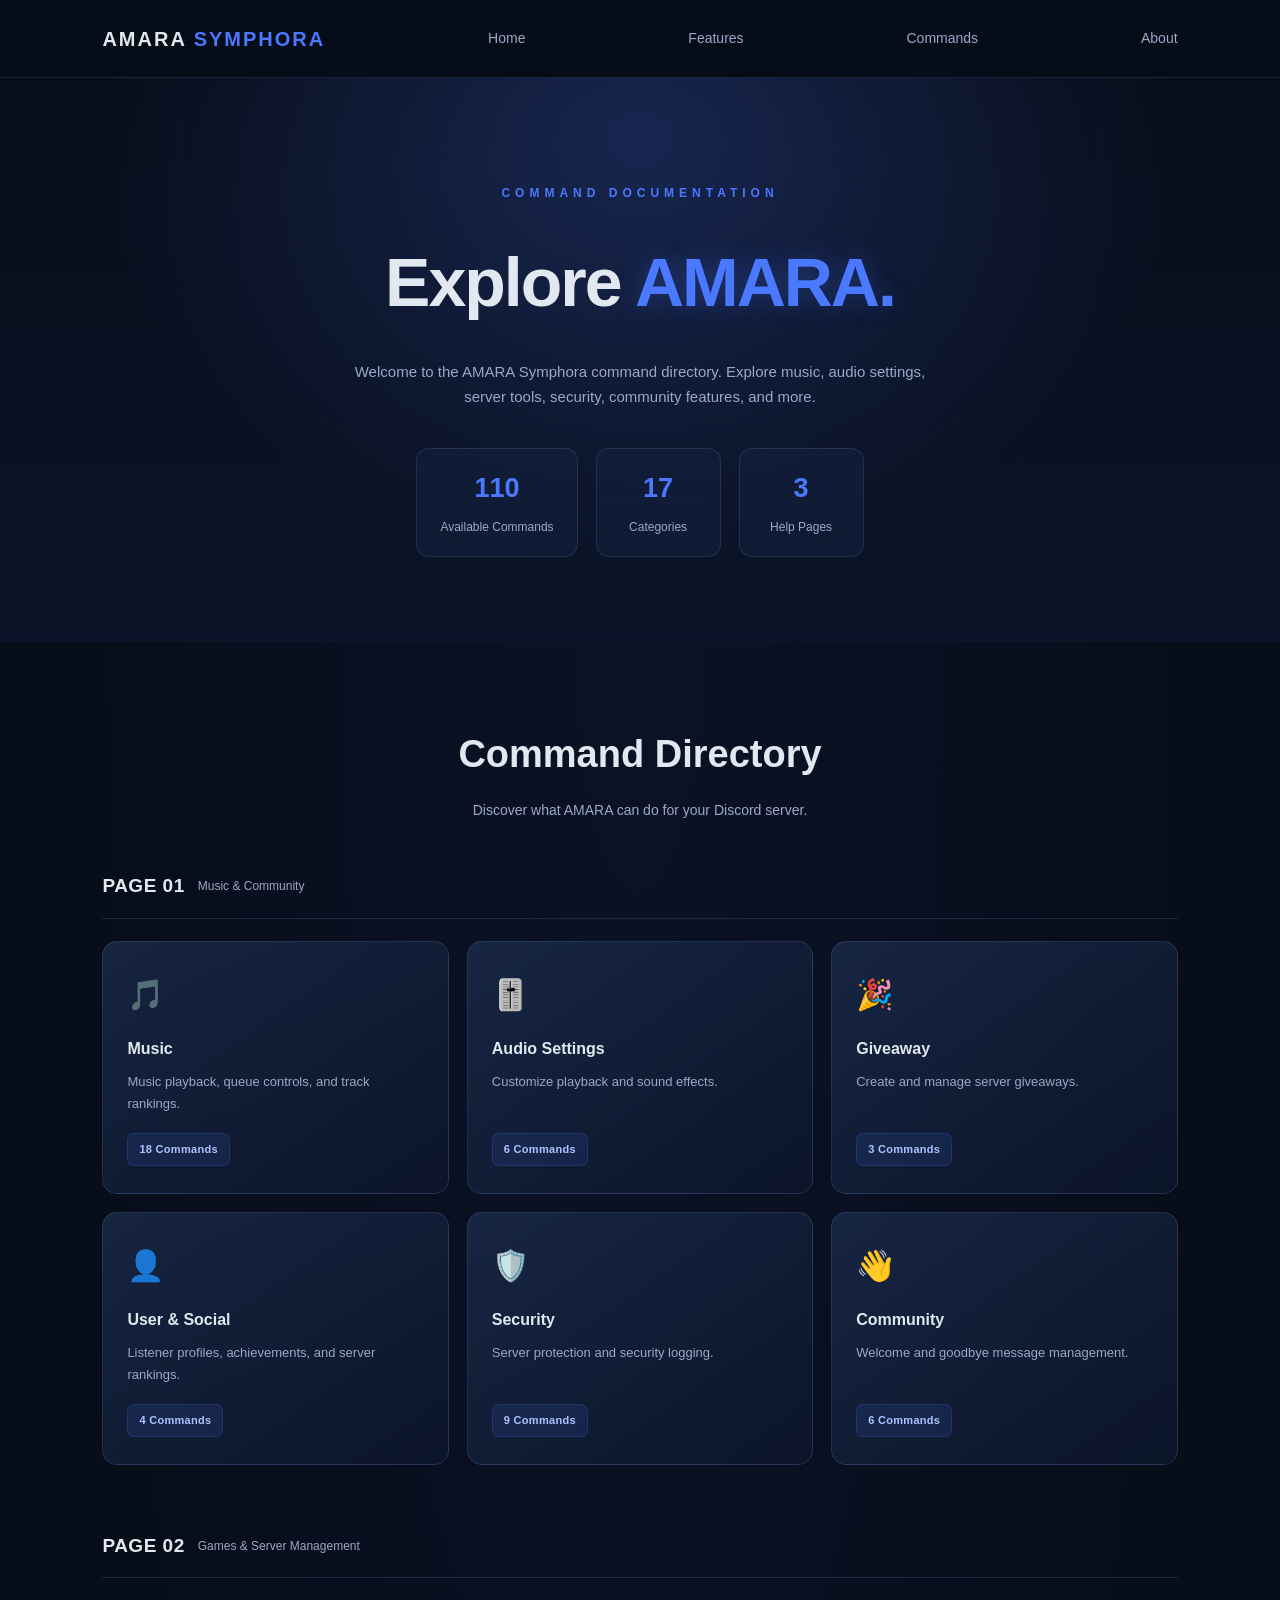
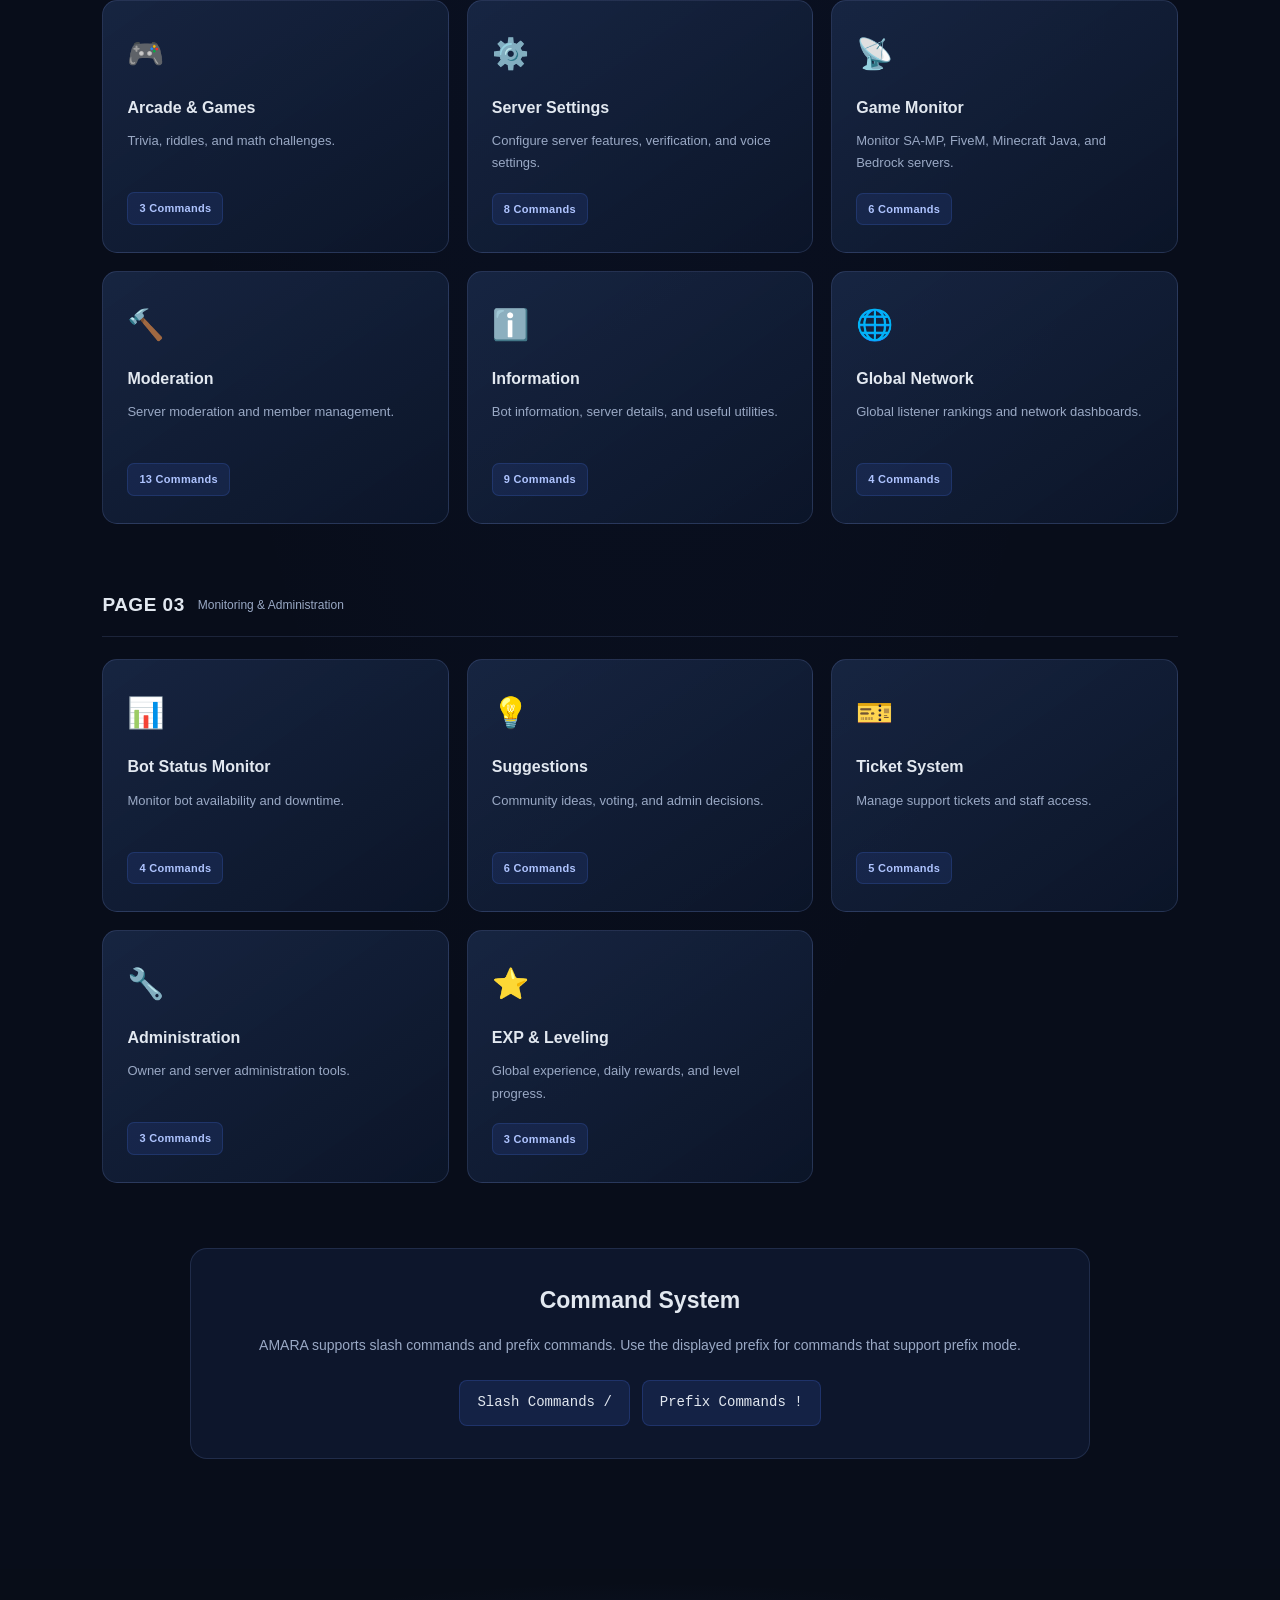
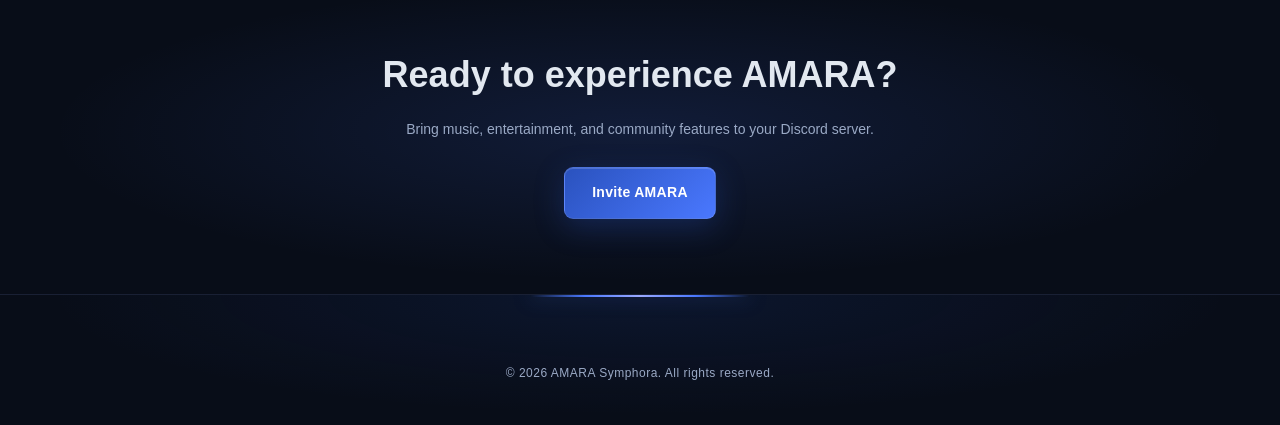
==== commands.html @ e4da9cef "Create AMARA command directory" ====
<!DOCTYPE html>
<html lang="en">
<head>
  <meta charset="UTF-8">
  <meta name="viewport" content="width=device-width, initial-scale=1.0">

  <meta
    name="description"
    content="Explore the commands and features available in AMARA Symphora, the all-in-one Discord bot."
  >

  <meta name="theme-color" content="#080D1A">

  <title>Commands | AMARA Symphora</title>

  <link rel="stylesheet" href="style.css">

  <style>
    /* COMMAND DIRECTORY */

    .command-hero {
      position: relative;
      isolation: isolate;
      overflow: hidden;
      padding: 105px 8% 85px;
      text-align: center;

      background:
        radial-gradient(
          ellipse at 50% 10%,
          rgba(74, 120, 255, 0.23),
          transparent 60%
        ),
        linear-gradient(
          180deg,
          #080D1A,
          #0B1428
        );
    }

    .command-hero h1 {
      font-size: clamp(40px, 7vw, 68px);
      letter-spacing: -2px;
      margin-bottom: 18px;
    }

    .command-hero h1 span {
      color: var(--bright);
      text-shadow: 0 0 25px rgba(74,120,255,0.3);
    }

    .command-hero p {
      max-width: 600px;
      margin: 0 auto;
      color: var(--muted);
      font-size: 15px;
    }

    .command-summary {
      display: flex;
      justify-content: center;
      flex-wrap: wrap;
      gap: 18px;
      margin-top: 38px;
    }

    .summary-item {
      min-width: 125px;
      padding: 17px 23px;
      border: 1px solid var(--border);
      border-radius: 13px;
      background: rgba(20, 35, 65, 0.55);
    }

    .summary-item strong {
      display: block;
      color: var(--bright);
      font-size: 27px;
    }

    .summary-item span {
      color: var(--muted);
      font-size: 12px;
    }

    /* DIRECTORY CONTENT */

    .directory {
      padding: 80px 8% 110px;
      background:
        radial-gradient(
          ellipse at 50% 0%,
          rgba(42, 82, 190, 0.08),
          transparent 60%
        ),
        var(--background);
    }

    .directory-heading {
      text-align: center;
      margin-bottom: 48px;
    }

    .directory-heading h2 {
      font-size: clamp(27px, 5vw, 38px);
      margin-bottom: 12px;
    }

    .directory-heading p {
      color: var(--muted);
      font-size: 14px;
    }

    .category-group {
      max-width: 1200px;
      margin: 0 auto 65px;
    }

    .group-title {
      display: flex;
      align-items: center;
      gap: 13px;
      margin-bottom: 22px;
      padding-bottom: 15px;
      border-bottom: 1px solid var(--border);
    }

    .group-title h3 {
      font-size: 19px;
      letter-spacing: 0.5px;
    }

    .group-title span {
      color: var(--muted);
      font-size: 12px;
    }

    .category-grid {
      display: grid;
      grid-template-columns: repeat(3, minmax(0, 1fr));
      gap: 18px;
    }

    .category-card {
      position: relative;
      overflow: hidden;
      padding: 27px 24px;

      background:
        linear-gradient(
          145deg,
          rgba(30, 48, 83, 0.68),
          rgba(12, 22, 42, 0.9)
        );

      border: 1px solid rgba(148, 174, 255, 0.16);
      border-radius: 15px;

      transition:
        transform 0.3s ease,
        border-color 0.3s ease,
        box-shadow 0.3s ease;
    }

    .category-card::before {
      content: "";
      position: absolute;
      top: 0;
      left: 0;
      width: 100%;
      height: 2px;

      background: linear-gradient(
        90deg,
        transparent,
        #4A78FF,
        transparent
      );

      opacity: 0;
      transition: opacity 0.3s ease;
    }

    .category-card:hover {
      transform: translateY(-5px);
      border-color: rgba(74, 120, 255, 0.5);

      box-shadow:
        0 15px 35px rgba(20, 55, 130, 0.16);
    }

    .category-card:hover::before {
      opacity: 1;
    }

    .category-icon {
      font-size: 30px;
      margin-bottom: 15px;
    }

    .category-card h4 {
      color: var(--silver);
      font-size: 16px;
      margin-bottom: 9px;
    }

    .category-card p {
      min-height: 44px;
      color: var(--muted);
      font-size: 13px;
      line-height: 1.7;
    }

    .command-count {
      display: inline-block;
      margin-top: 18px;
      padding: 6px 11px;

      color: #AFC4FF;
      background: rgba(74, 120, 255, 0.11);
      border: 1px solid rgba(74, 120, 255, 0.18);
      border-radius: 7px;

      font-size: 11px;
      font-weight: bold;
      letter-spacing: 0.3px;
    }

    /* COMMAND USAGE */

    .usage-section {
      max-width: 900px;
      margin: 0 auto;
      padding: 32px;
      text-align: center;

      background: rgba(20, 35, 65, 0.48);
      border: 1px solid var(--border);
      border-radius: 17px;
    }

    .usage-section h2 {
      margin-bottom: 14px;
      font-size: 23px;
    }

    .usage-section p {
      color: var(--muted);
      font-size: 14px;
    }

    .usage-tags {
      display: flex;
      justify-content: center;
      flex-wrap: wrap;
      gap: 12px;
      margin-top: 22px;
    }

    .usage-tag {
      padding: 10px 17px;
      color: var(--silver);
      background: rgba(74, 120, 255, 0.12);
      border: 1px solid rgba(74, 120, 255, 0.2);
      border-radius: 8px;
      font-family: monospace;
      font-size: 14px;
    }

    /* INVITE */

    .command-invite {
      padding: 75px 8%;
      text-align: center;

      background:
        radial-gradient(
          ellipse at 50% 50%,
          rgba(74, 120, 255, 0.14),
          transparent 65%
        ),
        #080D18;
    }

    .command-invite h2 {
      font-size: clamp(26px, 5vw, 36px);
      margin-bottom: 13px;
    }

    .command-invite p {
      color: var(--muted);
      margin-bottom: 25px;
      font-size: 14px;
    }

    /* MOBILE */

    @media (max-width: 850px) {
      .category-grid {
        grid-template-columns: repeat(2, minmax(0, 1fr));
      }
    }

    @media (max-width: 600px) {
      .command-hero {
        padding: 85px 6% 65px;
      }

      .command-hero h1 {
        letter-spacing: -1.5px;
      }

      .command-hero p {
        font-size: 14px;
      }

      .command-summary {
        gap: 10px;
      }

      .summary-item {
        min-width: 105px;
        padding: 13px 15px;
      }

      .summary-item strong {
        font-size: 23px;
      }

      .directory {
        padding: 65px 6% 80px;
      }

      .category-grid {
        grid-template-columns: 1fr;
        gap: 14px;
      }

      .category-card {
        padding: 24px 21px;
      }

      .category-card p {
        min-height: auto;
      }

      .group-title h3 {
        font-size: 17px;
      }

      .usage-section {
        padding: 25px 18px;
      }

      .command-invite {
        padding: 60px 6%;
      }
    }
  </style>
</head>

<body>

  <!-- NAVIGATION -->

  <header>
    <nav class="navbar">
      <div class="logo">AMARA <span>SYMPHORA</span></div>

      <a class="nav-link" href="index.html">Home</a>
      <a class="nav-link" href="index.html#features">Features</a>
      <a class="nav-link" href="commands.html">Commands</a>
      <a class="nav-link" href="index.html#about">About</a>
    </nav>
  </header>

  <!-- HERO -->

  <section class="command-hero">
    <div class="eyebrow">COMMAND DOCUMENTATION</div>

    <h1>Explore <span>AMARA.</span></h1>

    <p>
      Welcome to the AMARA Symphora command directory.
      Explore music, audio settings, server tools,
      security, community features, and more.
    </p>

    <div class="command-summary">
      <div class="summary-item">
        <strong>110</strong>
        <span>Available Commands</span>
      </div>

      <div class="summary-item">
        <strong>17</strong>
        <span>Categories</span>
      </div>

      <div class="summary-item">
        <strong>3</strong>
        <span>Help Pages</span>
      </div>
    </div>
  </section>

  <!-- DIRECTORY -->

  <main class="directory">

    <div class="directory-heading">
      <h2>Command Directory</h2>
      <p>Discover what AMARA can do for your Discord server.</p>
    </div>

    <!-- PAGE 1 -->

    <section class="category-group">
      <div class="group-title">
        <h3>PAGE 01</h3>
        <span>Music & Community</span>
      </div>

      <div class="category-grid">

        <article class="category-card">
          <div class="category-icon">🎵</div>
          <h4>Music</h4>
          <p>Music playback, queue controls, and track rankings.</p>
          <span class="command-count">18 Commands</span>
        </article>

        <article class="category-card">
          <div class="category-icon">🎚️</div>
          <h4>Audio Settings</h4>
          <p>Customize playback and sound effects.</p>
          <span class="command-count">6 Commands</span>
        </article>

        <article class="category-card">
          <div class="category-icon">🎉</div>
          <h4>Giveaway</h4>
          <p>Create and manage server giveaways.</p>
          <span class="command-count">3 Commands</span>
        </article>

        <article class="category-card">
          <div class="category-icon">👤</div>
          <h4>User & Social</h4>
          <p>Listener profiles, achievements, and server rankings.</p>
          <span class="command-count">4 Commands</span>
        </article>

        <article class="category-card">
          <div class="category-icon">🛡️</div>
          <h4>Security</h4>
          <p>Server protection and security logging.</p>
          <span class="command-count">9 Commands</span>
        </article>

        <article class="category-card">
          <div class="category-icon">👋</div>
          <h4>Community</h4>
          <p>Welcome and goodbye message management.</p>
          <span class="command-count">6 Commands</span>
        </article>

      </div>
    </section>

    <!-- PAGE 2 -->

    <section class="category-group">
      <div class="group-title">
        <h3>PAGE 02</h3>
        <span>Games & Server Management</span>
      </div>

      <div class="category-grid">

        <article class="category-card">
          <div class="category-icon">🎮</div>
          <h4>Arcade & Games</h4>
          <p>Trivia, riddles, and math challenges.</p>
          <span class="command-count">3 Commands</span>
        </article>

        <article class="category-card">
          <div class="category-icon">⚙️</div>
          <h4>Server Settings</h4>
          <p>Configure server features, verification, and voice settings.</p>
          <span class="command-count">8 Commands</span>
        </article>

        <article class="category-card">
          <div class="category-icon">📡</div>
          <h4>Game Monitor</h4>
          <p>Monitor SA-MP, FiveM, Minecraft Java, and Bedrock servers.</p>
          <span class="command-count">6 Commands</span>
        </article>

        <article class="category-card">
          <div class="category-icon">🔨</div>
          <h4>Moderation</h4>
          <p>Server moderation and member management.</p>
          <span class="command-count">13 Commands</span>
        </article>

        <article class="category-card">
          <div class="category-icon">ℹ️</div>
          <h4>Information</h4>
          <p>Bot information, server details, and useful utilities.</p>
          <span class="command-count">9 Commands</span>
        </article>

        <article class="category-card">
          <div class="category-icon">🌐</div>
          <h4>Global Network</h4>
          <p>Global listener rankings and network dashboards.</p>
          <span class="command-count">4 Commands</span>
        </article>

      </div>
    </section>

    <!-- PAGE 3 -->

    <section class="category-group">
      <div class="group-title">
        <h3>PAGE 03</h3>
        <span>Monitoring & Administration</span>
      </div>

      <div class="category-grid">

        <article class="category-card">
          <div class="category-icon">📊</div>
          <h4>Bot Status Monitor</h4>
          <p>Monitor bot availability and downtime.</p>
          <span class="command-count">4 Commands</span>
        </article>

        <article class="category-card">
          <div class="category-icon">💡</div>
          <h4>Suggestions</h4>
          <p>Community ideas, voting, and admin decisions.</p>
          <span class="command-count">6 Commands</span>
        </article>

        <article class="category-card">
          <div class="category-icon">🎫</div>
          <h4>Ticket System</h4>
          <p>Manage support tickets and staff access.</p>
          <span class="command-count">5 Commands</span>
        </article>

        <article class="category-card">
          <div class="category-icon">🔧</div>
          <h4>Administration</h4>
          <p>Owner and server administration tools.</p>
          <span class="command-count">3 Commands</span>
        </article>

        <article class="category-card">
          <div class="category-icon">⭐</div>
          <h4>EXP & Leveling</h4>
          <p>Global experience, daily rewards, and level progress.</p>
          <span class="command-count">3 Commands</span>
        </article>

      </div>
    </section>

    <!-- USAGE -->

    <section class="usage-section">
      <h2>Command System</h2>

      <p>
        AMARA supports slash commands and prefix commands.
        Use the displayed prefix for commands that support prefix mode.
      </p>

      <div class="usage-tags">
        <span class="usage-tag">Slash Commands /</span>
        <span class="usage-tag">Prefix Commands !</span>
      </div>
    </section>

  </main>

  <!-- INVITE -->

  <section class="command-invite">
    <h2>Ready to experience AMARA?</h2>

    <p>
      Bring music, entertainment, and community features
      to your Discord server.
    </p>

    <a
      href="https://discord.com/oauth2/authorize?client_id=1045765217239441409&permissions=274923121856&integration_type=0&scope=bot+applications.commands"
      class="button primary"
      target="_blank"
      rel="noopener noreferrer"
    >
      Invite AMARA
    </a>
  </section>

  <!-- FOOTER -->

  <footer>
    <p>© 2026 AMARA Symphora. All rights reserved.</p>
  </footer>

</body>
</html>
---- style.css ----
/* ========================================
   AMARA SYMPHORA
   PREMIUM WEBSITE STYLESHEET
======================================== */

:root {
  --background: #080D1A;
  --surface: #101A30;
  --surface-light: #172440;
  --blue: #2A52BE;
  --bright: #4A78FF;
  --silver: #E2E8F0;
  --muted: #9AA9C5;
  --border: rgba(148, 174, 255, 0.14);
}

/* GLOBAL */

* {
  margin: 0;
  padding: 0;
  box-sizing: border-box;
}

html {
  scroll-behavior: smooth;
}

body {
  font-family: Arial, sans-serif;
  background: var(--background);
  color: var(--silver);
  line-height: 1.7;
  overflow-x: hidden;
}

/* NAVIGATION */

header {
  position: sticky;
  top: 0;
  z-index: 100;
  background: rgba(8, 13, 26, 0.86);
  backdrop-filter: blur(18px);
  -webkit-backdrop-filter: blur(18px);
}

.navbar {
  min-height: 78px;
  display: flex;
  align-items: center;
  justify-content: space-between;
  padding: 20px 8%;
  border-bottom: 1px solid var(--border);
}

.logo {
  font-size: 20px;
  font-weight: 800;
  letter-spacing: 2px;
}

.logo span {
  color: var(--bright);
}

.nav-link {
  color: var(--muted);
  text-decoration: none;
  font-size: 14px;
  transition: color 0.3s ease;
}

.nav-link:hover {
  color: white;
}

/* HERO */

.hero {
  position: relative;
  isolation: isolate;
  min-height: 690px;
  padding: 140px 8%;
  text-align: center;
  display: flex;
  flex-direction: column;
  align-items: center;
  justify-content: center;
  overflow: hidden;

  background:
    radial-gradient(
      ellipse at 50% 15%,
      rgba(74, 120, 255, 0.24),
      transparent 48%
    ),
    radial-gradient(
      ellipse at 15% 75%,
      rgba(42, 82, 190, 0.13),
      transparent 45%
    ),
    radial-gradient(
      ellipse at 85% 65%,
      rgba(91, 78, 190, 0.10),
      transparent 42%
    ),
    var(--background);
}

.hero::before {
  content: "";
  position: absolute;
  inset: 0;
  z-index: -1;
  pointer-events: none;

  background:
    linear-gradient(
      120deg,
      transparent 20%,
      rgba(74, 120, 255, 0.035) 50%,
      transparent 80%
    );

  animation: auroraFlow 9s ease-in-out infinite alternate;
}

.hero::after {
  content: "";
  position: absolute;
  width: 420px;
  height: 420px;
  border-radius: 50%;
  background: rgba(42, 82, 190, 0.12);
  filter: blur(100px);
  z-index: -1;
  pointer-events: none;
}

.eyebrow {
  color: var(--bright);
  font-size: 12px;
  font-weight: bold;
  letter-spacing: 5px;
  margin-bottom: 22px;
}

.hero .eyebrow,
.hero h1,
.hero .description,
.hero .actions,
.hero .status {
  animation: fadeUp 0.9s ease both;
}

.hero h1 {
  font-size: clamp(48px, 9vw, 92px);
  line-height: 1.08;
  letter-spacing: -4px;
  font-weight: 800;
  text-shadow: 0 5px 35px rgba(0, 0, 0, 0.25);
  animation-delay: 0.15s;
}

.hero h1 span {
  color: var(--bright);
  animation: sapphireGlow 3s ease-in-out infinite alternate;
}

.description {
  max-width: 540px;
  color: var(--muted);
  margin: 28px 0 36px;
  font-size: 16px;
  animation-delay: 0.3s !important;
}

/* BUTTONS */

.actions {
  display: flex;
  gap: 16px;
  flex-wrap: wrap;
  justify-content: center;
  animation-delay: 0.45s !important;
}

.button {
  display: inline-flex;
  align-items: center;
  justify-content: center;
  min-height: 48px;
  padding: 13px 27px;
  border-radius: 9px;
  text-decoration: none;
  font-weight: bold;
  font-size: 14px;
  letter-spacing: 0.3px;
  transition: all 0.3s ease;
}

.primary {
  color: white;
  background: linear-gradient(
    135deg,
    #2A52BE,
    #4A78FF
  );
  border: 1px solid rgba(255,255,255,0.12);
  box-shadow:
    0 8px 30px rgba(42,82,190,0.3),
    inset 0 1px 0 rgba(255,255,255,0.16);
}

.primary:hover {
  transform: translateY(-4px);
  box-shadow:
    0 12px 38px rgba(74,120,255,0.42);
}

.secondary {
  color: var(--silver);
  border: 1px solid rgba(255,255,255,0.17);
  background: rgba(255,255,255,0.025);
}

.secondary:hover {
  border-color: var(--bright);
  color: white;
  background: rgba(74,120,255,0.08);
  transform: translateY(-3px);
}

/* STATUS */

.status {
  margin-top: 75px;
  color: var(--muted);
  font-size: 12px;
  letter-spacing: 2.5px;
  animation-delay: 0.6s !important;
}

.status-dot {
  display: inline-block;
  width: 8px;
  height: 8px;
  background: #48D597;
  border-radius: 50%;
  margin-right: 9px;
  box-shadow: 0 0 12px rgba(72,213,151,0.65);
}

/* PREMIUM FEATURES */

.features {
  position: relative;
  isolation: isolate;
  overflow: hidden;
  padding: 110px 8%;
  text-align: center;

  background:
    radial-gradient(
      ellipse at 50% 45%,
      rgba(42, 82, 190, 0.12),
      transparent 65%
    ),
    linear-gradient(
      180deg,
      var(--background),
      #0B1325
    );
}

.features h2,
.about h2 {
  font-size: clamp(29px, 5vw, 40px);
  letter-spacing: -1px;
  margin-bottom: 50px;
}

.feature-grid {
  display: grid;
  grid-template-columns: repeat(3, minmax(0, 1fr));
  gap: 24px;
  max-width: 1200px;
  margin: 0 auto;
}

.feature-card {
  position: relative;
  isolation: isolate;
  overflow: hidden;
  padding: 42px 27px;

  background:
    linear-gradient(
      145deg,
      rgba(30, 48, 83, 0.72),
      rgba(12, 22, 42, 0.88)
    );

  border: 1px solid rgba(148, 174, 255, 0.18);
  border-radius: 18px;

  backdrop-filter: blur(14px);
  -webkit-backdrop-filter: blur(14px);

  opacity: 0;
  transform: translateY(25px);

  transition:
    opacity 0.7s ease,
    transform 0.4s ease,
    border-color 0.4s ease,
    box-shadow 0.4s ease;
}

.feature-card::before {
  content: "";
  position: absolute;
  inset: 0;
  z-index: -1;
  pointer-events: none;

  background:
    radial-gradient(
      circle at 50% 0%,
      rgba(74, 120, 255, 0.18),
      transparent 65%
    );

  opacity: 0.65;
  transition: opacity 0.4s ease;
}

.feature-card.visible {
  opacity: 1;
  transform: translateY(0);
}

.feature-card:hover {
  transform: translateY(-8px);
  border-color: rgba(74, 120, 255, 0.55);

  box-shadow:
    0 18px 45px rgba(20, 55, 130, 0.22),
    0 0 25px rgba(74, 120, 255, 0.08);
}

.feature-card:hover::before {
  opacity: 1;
}

.feature-icon {
  display: inline-block;
  font-size: 40px;
  color: var(--bright);
  margin-bottom: 22px;

  text-shadow:
    0 0 15px rgba(74, 120, 255, 0.45),
    0 0 30px rgba(74, 120, 255, 0.2);

  transition:
    transform 0.4s ease,
    text-shadow 0.4s ease;
}

.feature-card:hover .feature-icon {
  transform: translateY(-4px) scale(1.08);

  text-shadow:
    0 0 20px rgba(74, 120, 255, 0.7),
    0 0 38px rgba(74, 120, 255, 0.35);
}

.feature-card h3 {
  margin-bottom: 13px;
  font-size: 18px;
  color: var(--silver);
}

.feature-card p {
  color: var(--muted);
  font-size: 14px;
}

/* PREMIUM ABOUT */

.about {
  position: relative;
  isolation: isolate;
  overflow: hidden;
  padding: 110px 8%;
  text-align: center;

  background:
    radial-gradient(
      ellipse at 50% 0%,
      rgba(74, 120, 255, 0.18),
      transparent 65%
    ),
    linear-gradient(
      145deg,
      #101A30,
      #080D1A
    );

  border-top: 1px solid rgba(148, 174, 255, 0.10);
}

.about h2 {
  display: inline-block;
  position: relative;
  margin-bottom: 38px;
  text-shadow: 0 0 25px rgba(74, 120, 255, 0.18);
}

.about h2::after {
  content: "";
  display: block;
  width: 65px;
  height: 3px;
  margin: 18px auto 0;
  border-radius: 10px;

  background: linear-gradient(
    90deg,
    #2A52BE,
    #70A5FF
  );

  box-shadow: 0 0 15px rgba(74, 120, 255, 0.55);
}

.about > p:last-child {
  max-width: 720px;
  margin: 0 auto;
  padding: 30px 34px;

  color: var(--muted);
  font-size: 15px;
  line-height: 2;

  background: linear-gradient(
    145deg,
    rgba(30, 48, 83, 0.55),
    rgba(12, 22, 42, 0.65)
  );

  border: 1px solid rgba(148, 174, 255, 0.16);
  border-radius: 16px;

  box-shadow:
    0 12px 35px rgba(0, 0, 0, 0.15),
    0 0 25px rgba(74, 120, 255, 0.05);
}

/* PREMIUM FOOTER */

footer {
  position: relative;
  overflow: hidden;
  padding: 55px 8% 42px;
  text-align: center;

  background:
    radial-gradient(
      ellipse at 50% 0%,
      rgba(42, 82, 190, 0.13),
      transparent 65%
    ),
    #080D18;

  border-top: 1px solid rgba(148, 174, 255, 0.12);
}

footer::before {
  content: "";
  position: absolute;
  top: 0;
  left: 50%;
  transform: translateX(-50%);
  width: min(220px, 55%);
  height: 2px;

  background: linear-gradient(
    90deg,
    transparent,
    #4A78FF,
    #9AA9FF,
    #4A78FF,
    transparent
  );

  box-shadow: 0 0 18px rgba(74, 120, 255, 0.55);
}

footer p {
  color: var(--muted);
  font-size: 12px;
  letter-spacing: 0.5px;
  margin-top: 13px;
}

footer a {
  color: var(--muted);
  text-decoration: none;
  transition: color 0.3s ease;
}

footer a:hover {
  color: var(--bright);
}

/* ANIMATIONS */

@keyframes fadeUp {
  from {
    opacity: 0;
    transform: translateY(24px);
  }

  to {
    opacity: 1;
    transform: translateY(0);
  }
}

@keyframes sapphireGlow {
  from {
    text-shadow: 0 0 12px rgba(74,120,255,0.25);
  }

  to {
    text-shadow:
      0 0 25px rgba(74,120,255,0.55),
      0 0 45px rgba(74,120,255,0.25);
  }
}

@keyframes auroraFlow {
  from {
    opacity: 0.45;
    transform: translateX(-3%);
  }

  to {
    opacity: 1;
    transform: translateX(3%);
  }
}

/* MOBILE */

@media (max-width: 650px) {
  .navbar {
    gap: 15px;
    flex-wrap: wrap;
    padding: 18px 6%;
  }

  .logo {
    width: 100%;
    text-align: center;
  }

  .nav-link {
    flex: 1;
    text-align: center;
  }

  .hero {
    min-height: 590px;
    padding: 100px 6%;
  }

  .hero h1 {
    letter-spacing: -2px;
  }

  .description {
    font-size: 14px;
  }

  .actions {
    gap: 12px;
    width: 100%;
  }

  .button {
    padding: 13px 19px;
  }

  .features,
  .about {
    padding: 80px 6%;
  }

  .feature-grid {
    grid-template-columns: 1fr;
    gap: 18px;
  }

  .features h2 {
    margin-bottom: 35px;
  }

  .feature-card {
    padding: 35px 24px;
  }

  .about h2 {
    margin-bottom: 30px;
  }

  .about > p:last-child {
    padding: 24px 20px;
    font-size: 14px;
  }

  footer {
    padding: 45px 6% 35px;
  }
}

/* ACCESSIBILITY */

@media (prefers-reduced-motion: reduce) {
  *,
  *::before,
  *::after {
    animation-duration: 0.01ms !important;
    animation-iteration-count: 1 !important;
    scroll-behavior: auto !important;
    transition-duration: 0.01ms !important;
  }

  .feature-card {
    opacity: 1;
    transform: none;
  }
}
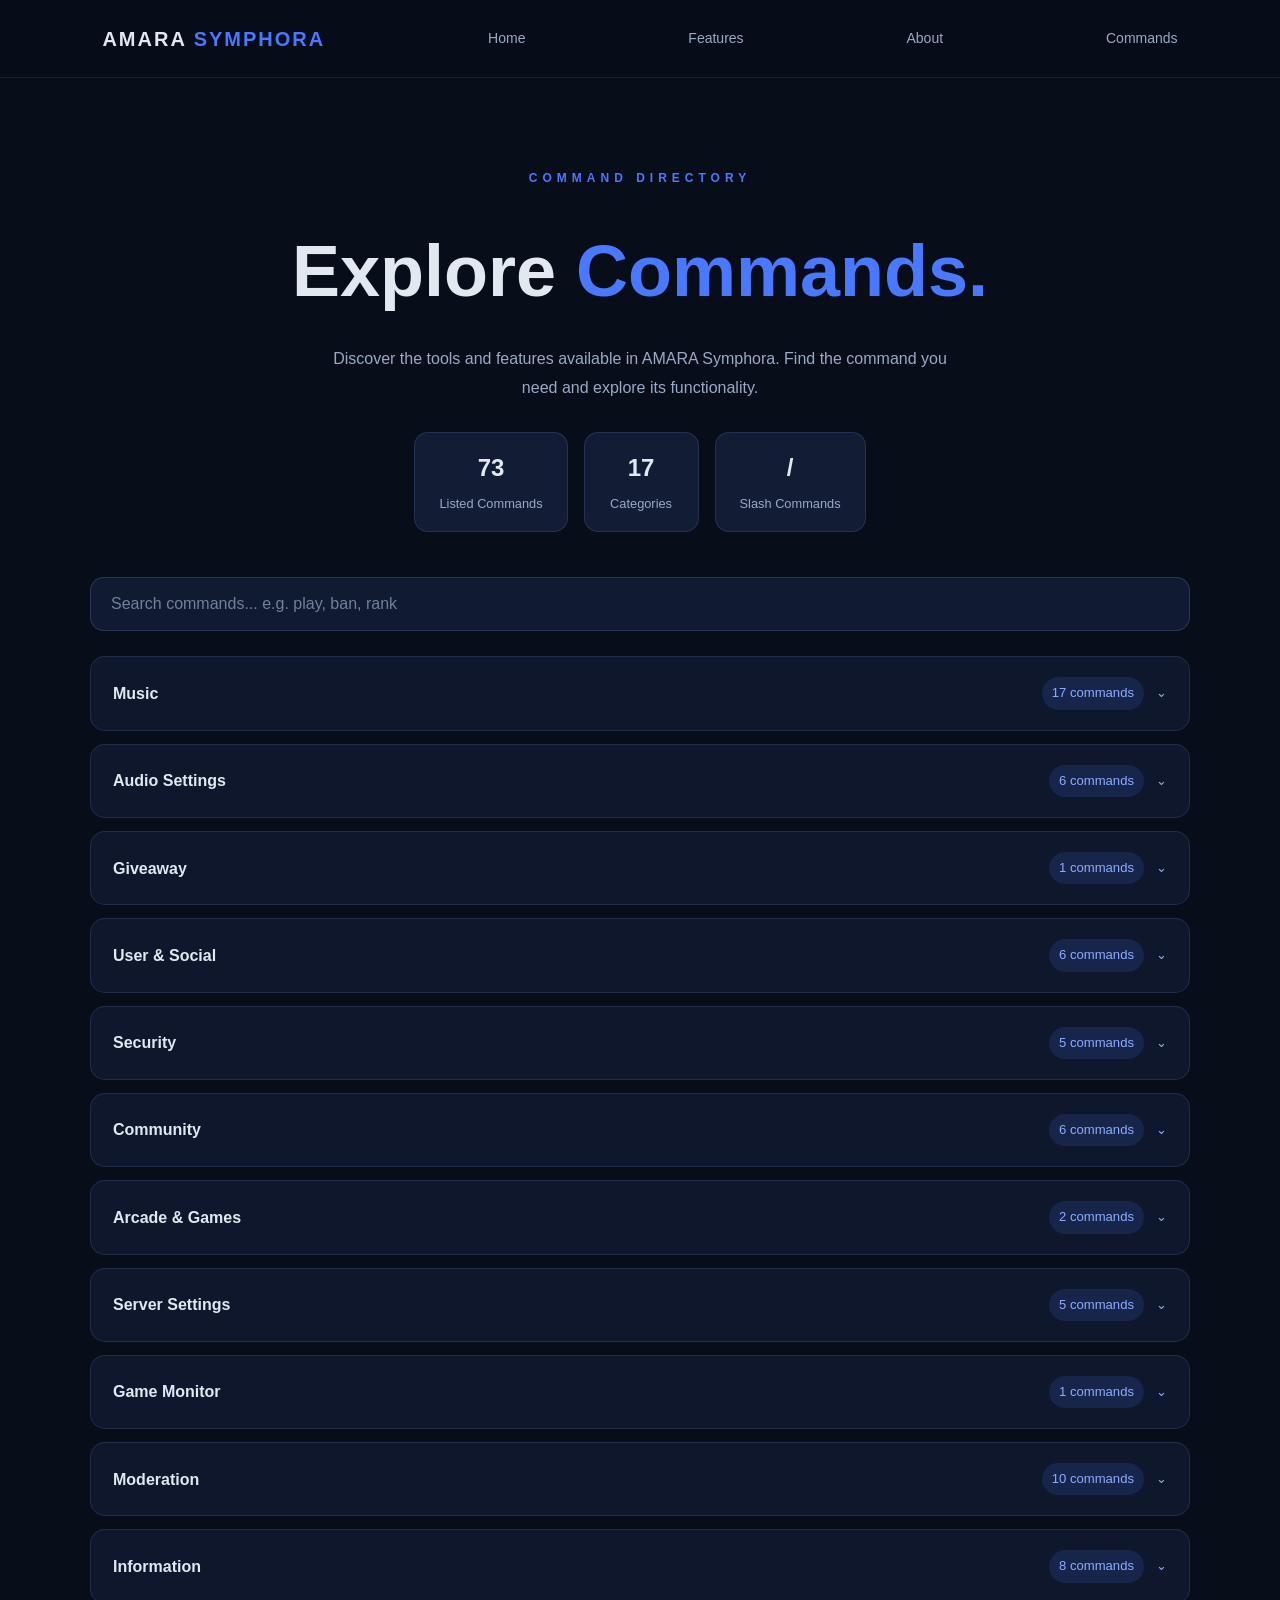
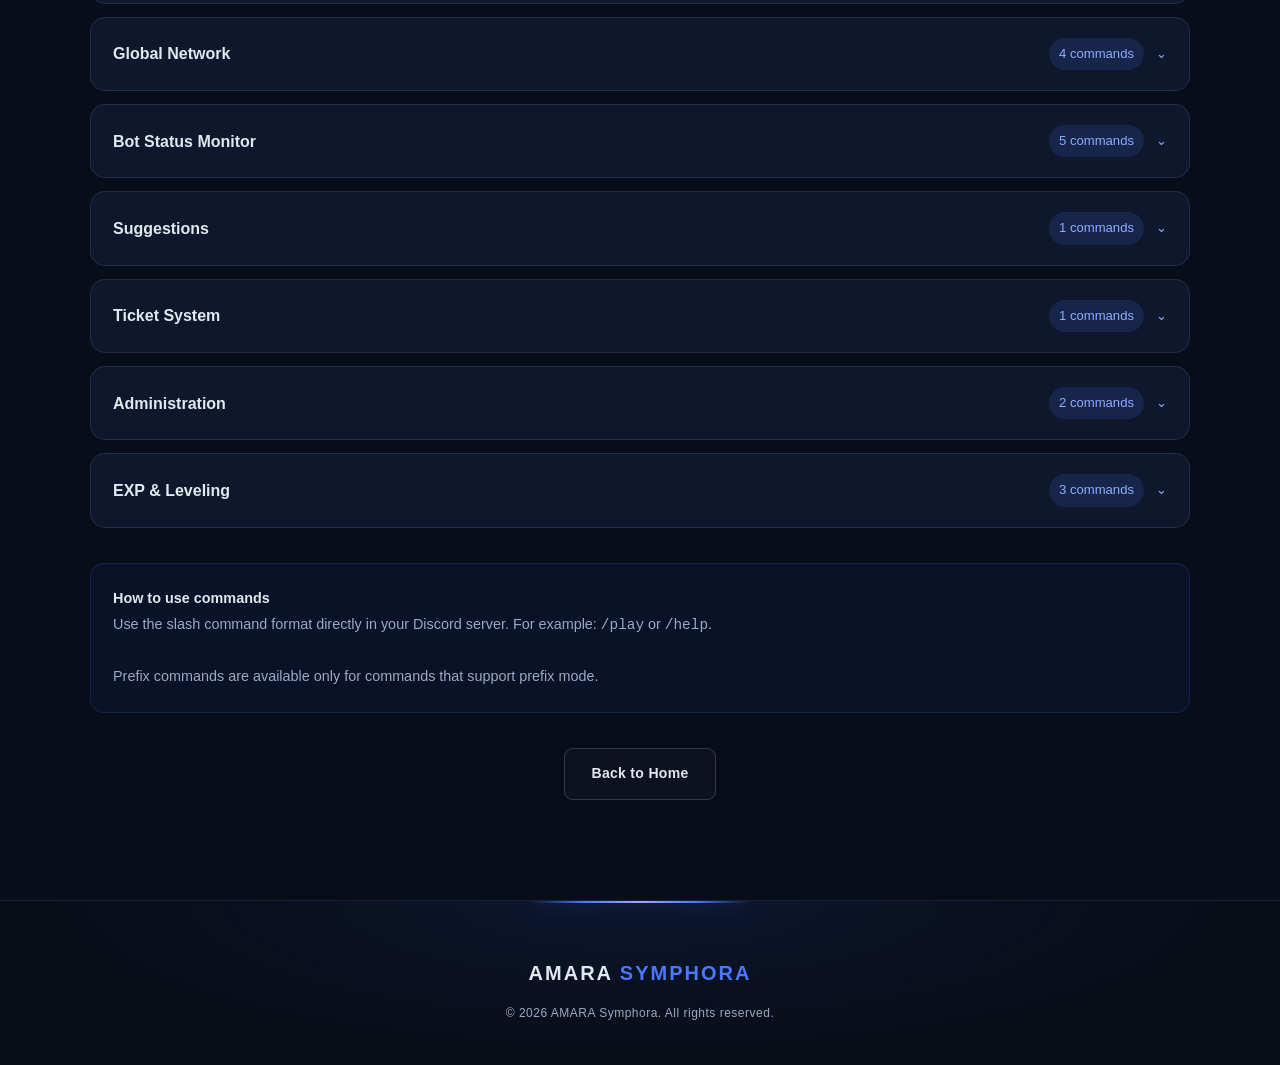
==== commit bceb9482: "Build interactive command directory" ====
--- a/commands.html
+++ b/commands.html
@@ -3,618 +3,585 @@
 <head>
   <meta charset="UTF-8">
   <meta name="viewport" content="width=device-width, initial-scale=1.0">
-
-  <meta
-    name="description"
-    content="Explore the commands and features available in AMARA Symphora, the all-in-one Discord bot."
-  >
-
   <meta name="theme-color" content="#080D1A">
-
+  <meta name="description" content="Explore AMARA Symphora slash commands and features.">
   <title>Commands | AMARA Symphora</title>
-
   <link rel="stylesheet" href="style.css">
 
   <style>
-    /* COMMAND DIRECTORY */
+    .command-page {
+      width: min(1100px, 90%);
+      margin: auto;
+      padding: 90px 0 100px;
+    }
 
     .command-hero {
-      position: relative;
-      isolation: isolate;
-      overflow: hidden;
-      padding: 105px 8% 85px;
       text-align: center;
-
-      background:
-        radial-gradient(
-          ellipse at 50% 10%,
-          rgba(74, 120, 255, 0.23),
-          transparent 60%
-        ),
-        linear-gradient(
-          180deg,
-          #080D1A,
-          #0B1428
-        );
+      margin-bottom: 45px;
     }
 
     .command-hero h1 {
-      font-size: clamp(40px, 7vw, 68px);
-      letter-spacing: -2px;
-      margin-bottom: 18px;
+      font-size: clamp(2.5rem, 7vw, 4.5rem);
+      margin: 12px 0;
     }
 
     .command-hero h1 span {
-      color: var(--bright);
-      text-shadow: 0 0 25px rgba(74,120,255,0.3);
-    }
-
-    .command-hero p {
-      max-width: 600px;
+      color: #4A78FF;
+    }
+
+    .command-hero p.description {
+      color: #9AA9C5;
+      max-width: 620px;
       margin: 0 auto;
-      color: var(--muted);
-      font-size: 15px;
-    }
-
-    .command-summary {
+      line-height: 1.8;
+    }
+
+    .command-stats {
       display: flex;
       justify-content: center;
+      gap: 16px;
       flex-wrap: wrap;
-      gap: 18px;
-      margin-top: 38px;
-    }
-
-    .summary-item {
-      min-width: 125px;
-      padding: 17px 23px;
-      border: 1px solid var(--border);
-      border-radius: 13px;
-      background: rgba(20, 35, 65, 0.55);
-    }
-
-    .summary-item strong {
+      margin-top: 30px;
+    }
+
+    .command-stat {
+      background: rgba(23, 36, 64, 0.7);
+      border: 1px solid rgba(148, 174, 255, 0.14);
+      border-radius: 14px;
+      padding: 15px 24px;
+      min-width: 115px;
+    }
+
+    .command-stat strong {
       display: block;
-      color: var(--bright);
-      font-size: 27px;
-    }
-
-    .summary-item span {
-      color: var(--muted);
-      font-size: 12px;
-    }
-
-    /* DIRECTORY CONTENT */
-
-    .directory {
-      padding: 80px 8% 110px;
-      background:
-        radial-gradient(
-          ellipse at 50% 0%,
-          rgba(42, 82, 190, 0.08),
-          transparent 60%
-        ),
-        var(--background);
-    }
-
-    .directory-heading {
-      text-align: center;
-      margin-bottom: 48px;
-    }
-
-    .directory-heading h2 {
-      font-size: clamp(27px, 5vw, 38px);
-      margin-bottom: 12px;
-    }
-
-    .directory-heading p {
-      color: var(--muted);
-      font-size: 14px;
-    }
-
-    .category-group {
-      max-width: 1200px;
-      margin: 0 auto 65px;
-    }
-
-    .group-title {
+      color: #E2E8F0;
+      font-size: 1.5rem;
+    }
+
+    .command-stat span {
+      color: #9AA9C5;
+      font-size: 0.8rem;
+    }
+
+    .command-search {
+      width: 100%;
+      margin: 35px 0 25px;
+    }
+
+    .command-search input {
+      width: 100%;
+      padding: 17px 20px;
+      color: #E2E8F0;
+      background: #101A30;
+      border: 1px solid rgba(148, 174, 255, 0.2);
+      border-radius: 14px;
+      outline: none;
+      font-size: 1rem;
+      font-family: inherit;
+      transition: border 0.2s, box-shadow 0.2s;
+    }
+
+    .command-search input:focus {
+      border-color: #4A78FF;
+      box-shadow: 0 0 20px rgba(74, 120, 255, 0.12);
+    }
+
+    .command-search input::placeholder {
+      color: #71809E;
+    }
+
+    .command-list {
+      display: grid;
+      gap: 13px;
+    }
+
+    .command-category {
+      background: rgba(16, 26, 48, 0.85);
+      border: 1px solid rgba(148, 174, 255, 0.14);
+      border-radius: 15px;
+      overflow: hidden;
+      transition: border-color 0.2s;
+    }
+
+    .command-category:hover {
+      border-color: rgba(74, 120, 255, 0.5);
+    }
+
+    .category-toggle {
+      width: 100%;
       display: flex;
       align-items: center;
-      gap: 13px;
-      margin-bottom: 22px;
-      padding-bottom: 15px;
-      border-bottom: 1px solid var(--border);
-    }
-
-    .group-title h3 {
-      font-size: 19px;
-      letter-spacing: 0.5px;
-    }
-
-    .group-title span {
-      color: var(--muted);
-      font-size: 12px;
-    }
-
-    .category-grid {
+      justify-content: space-between;
+      gap: 15px;
+      padding: 20px 22px;
+      color: #E2E8F0;
+      background: transparent;
+      border: 0;
+      cursor: pointer;
+      text-align: left;
+      font: inherit;
+    }
+
+    .category-name {
+      font-weight: 700;
+      font-size: 1rem;
+    }
+
+    .category-meta {
+      display: flex;
+      align-items: center;
+      gap: 12px;
+      color: #9AA9C5;
+      font-size: 0.82rem;
+    }
+
+    .category-count {
+      background: rgba(74, 120, 255, 0.14);
+      color: #8EACFF;
+      padding: 5px 10px;
+      border-radius: 20px;
+    }
+
+    .category-arrow {
+      color: #8EACFF;
+      transition: transform 0.2s;
+    }
+
+    .command-category.open .category-arrow {
+      transform: rotate(180deg);
+    }
+
+    .category-content {
+      display: none;
+      padding: 0 20px 20px;
+    }
+
+    .command-category.open .category-content {
+      display: block;
+    }
+
+    .command-items {
       display: grid;
-      grid-template-columns: repeat(3, minmax(0, 1fr));
-      gap: 18px;
-    }
-
-    .category-card {
-      position: relative;
-      overflow: hidden;
-      padding: 27px 24px;
-
-      background:
-        linear-gradient(
-          145deg,
-          rgba(30, 48, 83, 0.68),
-          rgba(12, 22, 42, 0.9)
-        );
-
-      border: 1px solid rgba(148, 174, 255, 0.16);
-      border-radius: 15px;
-
-      transition:
-        transform 0.3s ease,
-        border-color 0.3s ease,
-        box-shadow 0.3s ease;
-    }
-
-    .category-card::before {
-      content: "";
-      position: absolute;
-      top: 0;
-      left: 0;
-      width: 100%;
-      height: 2px;
-
-      background: linear-gradient(
-        90deg,
-        transparent,
-        #4A78FF,
-        transparent
-      );
-
-      opacity: 0;
-      transition: opacity 0.3s ease;
-    }
-
-    .category-card:hover {
-      transform: translateY(-5px);
-      border-color: rgba(74, 120, 255, 0.5);
-
-      box-shadow:
-        0 15px 35px rgba(20, 55, 130, 0.16);
-    }
-
-    .category-card:hover::before {
-      opacity: 1;
-    }
-
-    .category-icon {
-      font-size: 30px;
-      margin-bottom: 15px;
-    }
-
-    .category-card h4 {
-      color: var(--silver);
-      font-size: 16px;
-      margin-bottom: 9px;
-    }
-
-    .category-card p {
-      min-height: 44px;
-      color: var(--muted);
-      font-size: 13px;
-      line-height: 1.7;
-    }
-
-    .command-count {
+      grid-template-columns: repeat(2, minmax(0, 1fr));
+      gap: 10px;
+    }
+
+    .command-item {
+      padding: 14px 15px;
+      border: 1px solid rgba(148, 174, 255, 0.1);
+      background: rgba(8, 13, 26, 0.55);
+      border-radius: 11px;
+    }
+
+    .command-item code {
       display: inline-block;
-      margin-top: 18px;
-      padding: 6px 11px;
-
-      color: #AFC4FF;
-      background: rgba(74, 120, 255, 0.11);
+      color: #8EACFF;
+      font-size: 0.95rem;
+      font-weight: 700;
+      margin-bottom: 6px;
+    }
+
+    .command-item p {
+      color: #9AA9C5;
+      font-size: 0.82rem;
+      line-height: 1.6;
+      margin: 0;
+    }
+
+    .command-empty {
+      display: none;
+      text-align: center;
+      color: #9AA9C5;
+      padding: 35px 15px;
+      background: rgba(16, 26, 48, 0.7);
+      border-radius: 14px;
+    }
+
+    .command-note {
+      margin-top: 35px;
+      padding: 22px;
+      background: rgba(42, 82, 190, 0.09);
       border: 1px solid rgba(74, 120, 255, 0.18);
-      border-radius: 7px;
-
-      font-size: 11px;
-      font-weight: bold;
-      letter-spacing: 0.3px;
-    }
-
-    /* COMMAND USAGE */
-
-    .usage-section {
-      max-width: 900px;
-      margin: 0 auto;
-      padding: 32px;
+      border-radius: 14px;
+      color: #9AA9C5;
+      line-height: 1.8;
+      font-size: 0.9rem;
+    }
+
+    .command-note strong {
+      color: #E2E8F0;
+    }
+
+    .command-back {
       text-align: center;
-
-      background: rgba(20, 35, 65, 0.48);
-      border: 1px solid var(--border);
-      border-radius: 17px;
-    }
-
-    .usage-section h2 {
-      margin-bottom: 14px;
-      font-size: 23px;
-    }
-
-    .usage-section p {
-      color: var(--muted);
-      font-size: 14px;
-    }
-
-    .usage-tags {
-      display: flex;
-      justify-content: center;
-      flex-wrap: wrap;
-      gap: 12px;
-      margin-top: 22px;
-    }
-
-    .usage-tag {
-      padding: 10px 17px;
-      color: var(--silver);
-      background: rgba(74, 120, 255, 0.12);
-      border: 1px solid rgba(74, 120, 255, 0.2);
-      border-radius: 8px;
-      font-family: monospace;
-      font-size: 14px;
-    }
-
-    /* INVITE */
-
-    .command-invite {
-      padding: 75px 8%;
-      text-align: center;
-
-      background:
-        radial-gradient(
-          ellipse at 50% 50%,
-          rgba(74, 120, 255, 0.14),
-          transparent 65%
-        ),
-        #080D18;
-    }
-
-    .command-invite h2 {
-      font-size: clamp(26px, 5vw, 36px);
-      margin-bottom: 13px;
-    }
-
-    .command-invite p {
-      color: var(--muted);
-      margin-bottom: 25px;
-      font-size: 14px;
-    }
-
-    /* MOBILE */
-
-    @media (max-width: 850px) {
-      .category-grid {
-        grid-template-columns: repeat(2, minmax(0, 1fr));
+      margin-top: 35px;
+    }
+
+    @media (max-width: 650px) {
+      .command-page {
+        padding-top: 65px;
       }
-    }
-
-    @media (max-width: 600px) {
-      .command-hero {
-        padding: 85px 6% 65px;
+
+      .command-items {
+        grid-template-columns: 1fr;
       }
 
-      .command-hero h1 {
-        letter-spacing: -1.5px;
+      .category-toggle {
+        padding: 17px 15px;
       }
 
-      .command-hero p {
-        font-size: 14px;
-      }
-
-      .command-summary {
-        gap: 10px;
-      }
-
-      .summary-item {
-        min-width: 105px;
-        padding: 13px 15px;
-      }
-
-      .summary-item strong {
-        font-size: 23px;
-      }
-
-      .directory {
-        padding: 65px 6% 80px;
-      }
-
-      .category-grid {
-        grid-template-columns: 1fr;
-        gap: 14px;
-      }
-
-      .category-card {
-        padding: 24px 21px;
-      }
-
-      .category-card p {
-        min-height: auto;
-      }
-
-      .group-title h3 {
-        font-size: 17px;
-      }
-
-      .usage-section {
-        padding: 25px 18px;
-      }
-
-      .command-invite {
-        padding: 60px 6%;
+      .category-content {
+        padding: 0 13px 14px;
       }
     }
   </style>
 </head>
 
 <body>
-
-  <!-- NAVIGATION -->
 
   <header>
     <nav class="navbar">
       <div class="logo">AMARA <span>SYMPHORA</span></div>
-
-      <a class="nav-link" href="index.html">Home</a>
-      <a class="nav-link" href="index.html#features">Features</a>
-      <a class="nav-link" href="commands.html">Commands</a>
-      <a class="nav-link" href="index.html#about">About</a>
+      <a href="index.html#home" class="nav-link">Home</a>
+      <a href="index.html#features" class="nav-link">Features</a>
+      <a href="index.html#about" class="nav-link">About</a>
+      <a href="commands.html" class="nav-link">Commands</a>
     </nav>
   </header>
 
-  <!-- HERO -->
-
-  <section class="command-hero">
-    <div class="eyebrow">COMMAND DOCUMENTATION</div>
-
-    <h1>Explore <span>AMARA.</span></h1>
-
-    <p>
-      Welcome to the AMARA Symphora command directory.
-      Explore music, audio settings, server tools,
-      security, community features, and more.
-    </p>
-
-    <div class="command-summary">
-      <div class="summary-item">
-        <strong>110</strong>
-        <span>Available Commands</span>
-      </div>
-
-      <div class="summary-item">
-        <strong>17</strong>
-        <span>Categories</span>
-      </div>
-
-      <div class="summary-item">
-        <strong>3</strong>
-        <span>Help Pages</span>
-      </div>
-    </div>
-  </section>
-
-  <!-- DIRECTORY -->
-
-  <main class="directory">
-
-    <div class="directory-heading">
-      <h2>Command Directory</h2>
-      <p>Discover what AMARA can do for your Discord server.</p>
-    </div>
-
-    <!-- PAGE 1 -->
-
-    <section class="category-group">
-      <div class="group-title">
-        <h3>PAGE 01</h3>
-        <span>Music & Community</span>
-      </div>
-
-      <div class="category-grid">
-
-        <article class="category-card">
-          <div class="category-icon">🎵</div>
-          <h4>Music</h4>
-          <p>Music playback, queue controls, and track rankings.</p>
-          <span class="command-count">18 Commands</span>
-        </article>
-
-        <article class="category-card">
-          <div class="category-icon">🎚️</div>
-          <h4>Audio Settings</h4>
-          <p>Customize playback and sound effects.</p>
-          <span class="command-count">6 Commands</span>
-        </article>
-
-        <article class="category-card">
-          <div class="category-icon">🎉</div>
-          <h4>Giveaway</h4>
-          <p>Create and manage server giveaways.</p>
-          <span class="command-count">3 Commands</span>
-        </article>
-
-        <article class="category-card">
-          <div class="category-icon">👤</div>
-          <h4>User & Social</h4>
-          <p>Listener profiles, achievements, and server rankings.</p>
-          <span class="command-count">4 Commands</span>
-        </article>
-
-        <article class="category-card">
-          <div class="category-icon">🛡️</div>
-          <h4>Security</h4>
-          <p>Server protection and security logging.</p>
-          <span class="command-count">9 Commands</span>
-        </article>
-
-        <article class="category-card">
-          <div class="category-icon">👋</div>
-          <h4>Community</h4>
-          <p>Welcome and goodbye message management.</p>
-          <span class="command-count">6 Commands</span>
-        </article>
-
+  <main class="command-page">
+
+    <section class="command-hero">
+      <p class="eyebrow">COMMAND DIRECTORY</p>
+      <h1>Explore <span>Commands.</span></h1>
+      <p class="description">
+        Discover the tools and features available in AMARA Symphora.
+        Find the command you need and explore its functionality.
+      </p>
+
+      <div class="command-stats">
+        <div class="command-stat">
+          <strong id="totalCommands">0</strong>
+          <span>Listed Commands</span>
+        </div>
+
+        <div class="command-stat">
+          <strong id="totalCategories">0</strong>
+          <span>Categories</span>
+        </div>
+
+        <div class="command-stat">
+          <strong>/</strong>
+          <span>Slash Commands</span>
+        </div>
       </div>
     </section>
 
-    <!-- PAGE 2 -->
-
-    <section class="category-group">
-      <div class="group-title">
-        <h3>PAGE 02</h3>
-        <span>Games & Server Management</span>
-      </div>
-
-      <div class="category-grid">
-
-        <article class="category-card">
-          <div class="category-icon">🎮</div>
-          <h4>Arcade & Games</h4>
-          <p>Trivia, riddles, and math challenges.</p>
-          <span class="command-count">3 Commands</span>
-        </article>
-
-        <article class="category-card">
-          <div class="category-icon">⚙️</div>
-          <h4>Server Settings</h4>
-          <p>Configure server features, verification, and voice settings.</p>
-          <span class="command-count">8 Commands</span>
-        </article>
-
-        <article class="category-card">
-          <div class="category-icon">📡</div>
-          <h4>Game Monitor</h4>
-          <p>Monitor SA-MP, FiveM, Minecraft Java, and Bedrock servers.</p>
-          <span class="command-count">6 Commands</span>
-        </article>
-
-        <article class="category-card">
-          <div class="category-icon">🔨</div>
-          <h4>Moderation</h4>
-          <p>Server moderation and member management.</p>
-          <span class="command-count">13 Commands</span>
-        </article>
-
-        <article class="category-card">
-          <div class="category-icon">ℹ️</div>
-          <h4>Information</h4>
-          <p>Bot information, server details, and useful utilities.</p>
-          <span class="command-count">9 Commands</span>
-        </article>
-
-        <article class="category-card">
-          <div class="category-icon">🌐</div>
-          <h4>Global Network</h4>
-          <p>Global listener rankings and network dashboards.</p>
-          <span class="command-count">4 Commands</span>
-        </article>
-
-      </div>
-    </section>
-
-    <!-- PAGE 3 -->
-
-    <section class="category-group">
-      <div class="group-title">
-        <h3>PAGE 03</h3>
-        <span>Monitoring & Administration</span>
-      </div>
-
-      <div class="category-grid">
-
-        <article class="category-card">
-          <div class="category-icon">📊</div>
-          <h4>Bot Status Monitor</h4>
-          <p>Monitor bot availability and downtime.</p>
-          <span class="command-count">4 Commands</span>
-        </article>
-
-        <article class="category-card">
-          <div class="category-icon">💡</div>
-          <h4>Suggestions</h4>
-          <p>Community ideas, voting, and admin decisions.</p>
-          <span class="command-count">6 Commands</span>
-        </article>
-
-        <article class="category-card">
-          <div class="category-icon">🎫</div>
-          <h4>Ticket System</h4>
-          <p>Manage support tickets and staff access.</p>
-          <span class="command-count">5 Commands</span>
-        </article>
-
-        <article class="category-card">
-          <div class="category-icon">🔧</div>
-          <h4>Administration</h4>
-          <p>Owner and server administration tools.</p>
-          <span class="command-count">3 Commands</span>
-        </article>
-
-        <article class="category-card">
-          <div class="category-icon">⭐</div>
-          <h4>EXP & Leveling</h4>
-          <p>Global experience, daily rewards, and level progress.</p>
-          <span class="command-count">3 Commands</span>
-        </article>
-
-      </div>
-    </section>
-
-    <!-- USAGE -->
-
-    <section class="usage-section">
-      <h2>Command System</h2>
-
-      <p>
-        AMARA supports slash commands and prefix commands.
-        Use the displayed prefix for commands that support prefix mode.
-      </p>
-
-      <div class="usage-tags">
-        <span class="usage-tag">Slash Commands /</span>
-        <span class="usage-tag">Prefix Commands !</span>
-      </div>
-    </section>
+    <div class="command-search">
+      <input
+        type="search"
+        id="commandSearch"
+        placeholder="Search commands... e.g. play, ban, rank"
+        autocomplete="off"
+      >
+    </div>
+
+    <section class="command-list" id="commandList"></section>
+
+    <div class="command-empty" id="commandEmpty">
+      No commands found. Try another keyword.
+    </div>
+
+    <div class="command-note">
+      <strong>How to use commands</strong><br>
+      Use the slash command format directly in your Discord server.
+      For example: <code>/play</code> or <code>/help</code>.<br><br>
+      Prefix commands are available only for commands that support prefix mode.
+    </div>
+
+    <div class="command-back">
+      <a href="index.html" class="button secondary">Back to Home</a>
+    </div>
 
   </main>
 
-  <!-- INVITE -->
-
-  <section class="command-invite">
-    <h2>Ready to experience AMARA?</h2>
-
-    <p>
-      Bring music, entertainment, and community features
-      to your Discord server.
-    </p>
-
-    <a
-      href="https://discord.com/oauth2/authorize?client_id=1045765217239441409&permissions=274923121856&integration_type=0&scope=bot+applications.commands"
-      class="button primary"
-      target="_blank"
-      rel="noopener noreferrer"
-    >
-      Invite AMARA
-    </a>
-  </section>
-
-  <!-- FOOTER -->
-
   <footer>
+    <div class="logo">AMARA <span>SYMPHORA</span></div>
     <p>© 2026 AMARA Symphora. All rights reserved.</p>
   </footer>
 
+  <script>
+    const categories = [
+      {
+        name: "Music",
+        commands: [
+          ["play", "Play music from a supported source."],
+          ["stop", "Stop playback."],
+          ["skip", "Skip the current track."],
+          ["nowplaying", "Show the currently playing track."],
+          ["leave", "Make AMARA leave the voice channel."],
+          ["loop", "Control the playback loop mode."],
+          ["pause", "Pause the current track."],
+          ["queue", "View the music queue."],
+          ["lyrics", "Find lyrics for a track."],
+          ["join", "Join your voice channel."],
+          ["247", "Control 24/7 voice channel mode."],
+          ["resume", "Resume paused playback."],
+          ["autoplay", "Control automatic track suggestions."],
+          ["replay", "Replay the current track."],
+          ["previous", "Return to the previous track."],
+          ["shuffle", "Shuffle the music queue."],
+          ["seek", "Move to a position in the current track."]
+        ]
+      },
+      {
+        name: "Audio Settings",
+        commands: [
+          ["bassboost", "Adjust the bass enhancement."],
+          ["equalizer", "Adjust audio equalizer settings."],
+          ["volume", "Change playback volume."],
+          ["filter", "Apply an audio filter."],
+          ["filters", "View or manage audio filters."],
+          ["settings", "Manage available settings."]
+        ]
+      },
+      {
+        name: "Giveaway",
+        commands: [
+          ["giveaway", "Create and manage giveaways."]
+        ]
+      },
+      {
+        name: "User & Social",
+        commands: [
+          ["daily", "Claim your daily reward."],
+          ["profile", "View a user profile."],
+          ["mystats", "View your personal statistics."],
+          ["user", "View user information."],
+          ["badges", "View available user badges."],
+          ["anniversary", "View anniversary information."]
+        ]
+      },
+      {
+        name: "Security",
+        commands: [
+          ["blacklist", "Manage the bot blacklist."],
+          ["antiraid", "Manage anti-raid protection."],
+          ["antilink", "Manage anti-link protection."],
+          ["verify", "Use the server verification feature."],
+          ["securitylog", "View or configure security logs."]
+        ]
+      },
+      {
+        name: "Community",
+        commands: [
+          ["global", "Access global community features."],
+          ["globalpulse", "View global network activity."],
+          ["suggestions", "Submit or manage suggestions."],
+          ["welcomelog", "Configure welcome logs."],
+          ["goodbyelog", "Configure goodbye logs."],
+          ["updates", "View bot updates."]
+        ]
+      },
+      {
+        name: "Arcade & Games",
+        commands: [
+          ["riddle", "Play a riddle game."],
+          ["trivia", "Play a trivia game."]
+        ]
+      },
+      {
+        name: "Server Settings",
+        commands: [
+          ["lock", "Lock a channel."],
+          ["unlock", "Unlock a channel."],
+          ["slowmode", "Set channel slowmode."],
+          ["nick", "Manage a member nickname."],
+          ["remove", "Remove a configured item or entry."]
+        ]
+      },
+      {
+        name: "Game Monitor",
+        commands: [
+          ["gamemonitor", "Manage game monitoring features."]
+        ]
+      },
+      {
+        name: "Moderation",
+        commands: [
+          ["ban", "Ban a member from the server."],
+          ["kick", "Kick a member from the server."],
+          ["purge", "Bulk-delete messages."],
+          ["clear", "Clear messages or entries."],
+          ["unban", "Remove a user ban."],
+          ["timeout", "Apply a timeout to a member."],
+          ["untimeout", "Remove a member timeout."],
+          ["warn", "Issue a warning to a member."],
+          ["warnings", "View member warnings."],
+          ["clearwarns", "Clear member warnings."]
+        ]
+      },
+      {
+        name: "Information",
+        commands: [
+          ["help", "View the command help menu."],
+          ["ping", "Check bot response latency."],
+          ["serverinfo", "View server information."],
+          ["weather", "Check weather information."],
+          ["calculator", "Use the calculator."],
+          ["math", "Use mathematical tools."],
+          ["rank", "View your leveling rank card."],
+          ["stats", "View bot statistics."]
+        ]
+      },
+      {
+        name: "Global Network",
+        commands: [
+          ["global", "Access global network features."],
+          ["globalpulse", "View global network activity."],
+          ["networkstatus", "View the network overview."],
+          ["networkhealth", "Check network health information."]
+        ]
+      },
+      {
+        name: "Bot Status Monitor",
+        commands: [
+          ["ping", "Check bot response latency."],
+          ["stats", "View bot statistics."],
+          ["networkstatus", "View network status."],
+          ["networkhealth", "View health checks."],
+          ["downtime", "View downtime information."]
+        ]
+      },
+      {
+        name: "Suggestions",
+        commands: [
+          ["suggestions", "Submit and manage suggestions."]
+        ]
+      },
+      {
+        name: "Ticket System",
+        commands: [
+          ["ticket", "Access ticket system features."]
+        ]
+      },
+      {
+        name: "Administration",
+        commands: [
+          ["blacklist", "Manage bot-level blacklist entries."],
+          ["downtime", "Manage downtime information."]
+        ]
+      },
+      {
+        name: "EXP & Leveling",
+        commands: [
+          ["rank", "View your rank and experience."],
+          ["leaderboard", "View the experience leaderboard."],
+          ["top", "View top users."]
+        ]
+      }
+    ];
+
+    const commandList = document.getElementById("commandList");
+    const searchInput = document.getElementById("commandSearch");
+    const emptyMessage = document.getElementById("commandEmpty");
+
+    const allCommands = new Set();
+
+    categories.forEach(category => {
+      category.commands.forEach(command => allCommands.add(command[0]));
+    });
+
+    document.getElementById("totalCommands").textContent = allCommands.size;
+    document.getElementById("totalCategories").textContent = categories.length;
+
+    function renderCategories(search = "") {
+      commandList.innerHTML = "";
+
+      let visibleCategories = 0;
+      const query = search.toLowerCase().trim();
+
+      categories.forEach((category, index) => {
+        const matchingCommands = category.commands.filter(command => {
+          return command[0].toLowerCase().includes(query) ||
+            command[1].toLowerCase().includes(query);
+        });
+
+        if (matchingCommands.length === 0) return;
+
+        visibleCategories++;
+
+        const article = document.createElement("article");
+        article.className = "command-category";
+        if (query) article.classList.add("open");
+
+        const button = document.createElement("button");
+        button.className = "category-toggle";
+        button.type = "button";
+        button.setAttribute("aria-expanded", query ? "true" : "false");
+
+        const name = document.createElement("span");
+        name.className = "category-name";
+        name.textContent = category.name;
+
+        const meta = document.createElement("span");
+        meta.className = "category-meta";
+
+        const count = document.createElement("span");
+        count.className = "category-count";
+        count.textContent = matchingCommands.length + " commands";
+
+        const arrow = document.createElement("span");
+        arrow.className = "category-arrow";
+        arrow.textContent = "⌄";
+
+        meta.append(count, arrow);
+        button.append(name, meta);
+
+        const content = document.createElement("div");
+        content.className = "category-content";
+
+        const items = document.createElement("div");
+        items.className = "command-items";
+
+        matchingCommands.forEach(command => {
+          const item = document.createElement("div");
+          item.className = "command-item";
+
+          const code = document.createElement("code");
+          code.textContent = "/" + command[0];
+
+          const description = document.createElement("p");
+          description.textContent = command[1];
+
+          item.append(code, description);
+          items.append(item);
+        });
+
+        content.append(items);
+        article.append(button, content);
+
+        button.addEventListener("click", () => {
+          article.classList.toggle("open");
+          button.setAttribute(
+            "aria-expanded",
+            article.classList.contains("open") ? "true" : "false"
+          );
+        });
+
+        commandList.append(article);
+      });
+
+      emptyMessage.style.display = visibleCategories === 0 ? "block" : "none";
+    }
+
+    searchInput.addEventListener("input", event => {
+      renderCategories(event.target.value);
+    });
+
+    renderCategories();
+  </script>
+
+  <script src="script.js"></script>
 </body>
 </html>
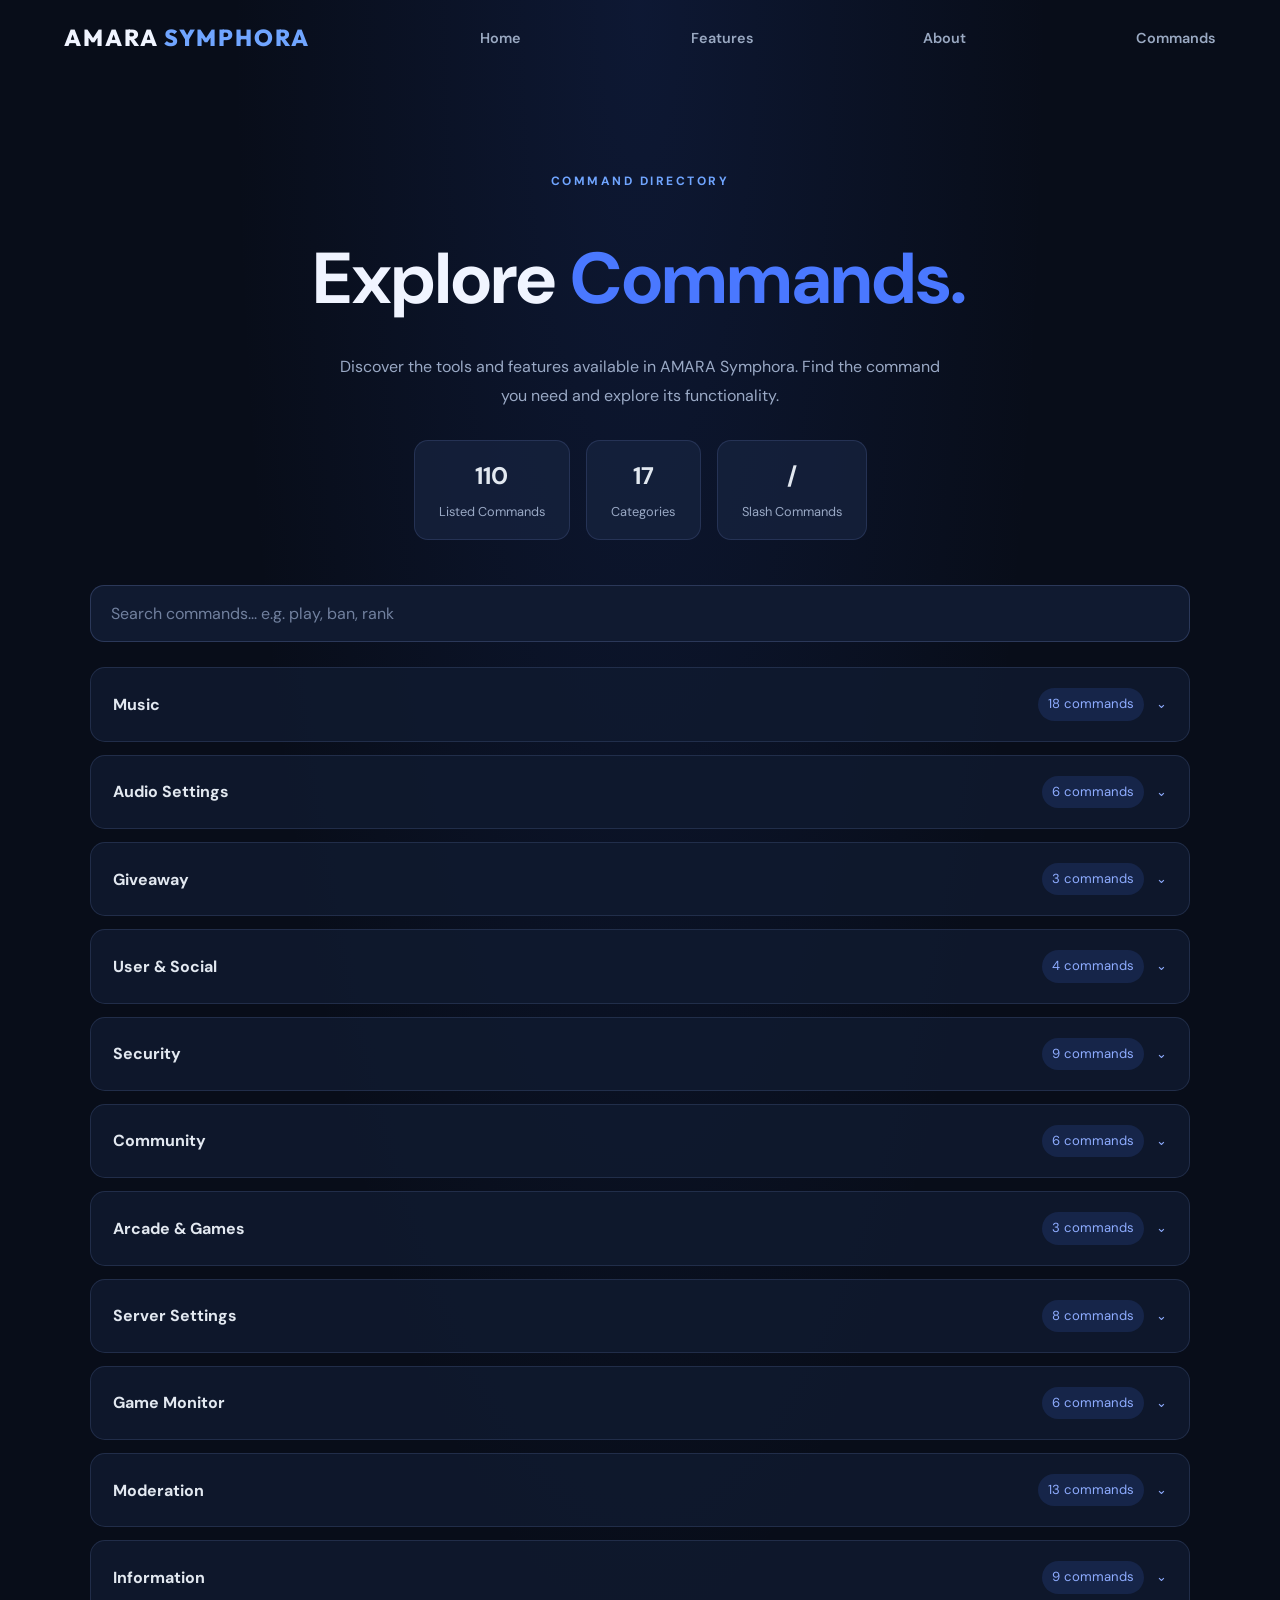
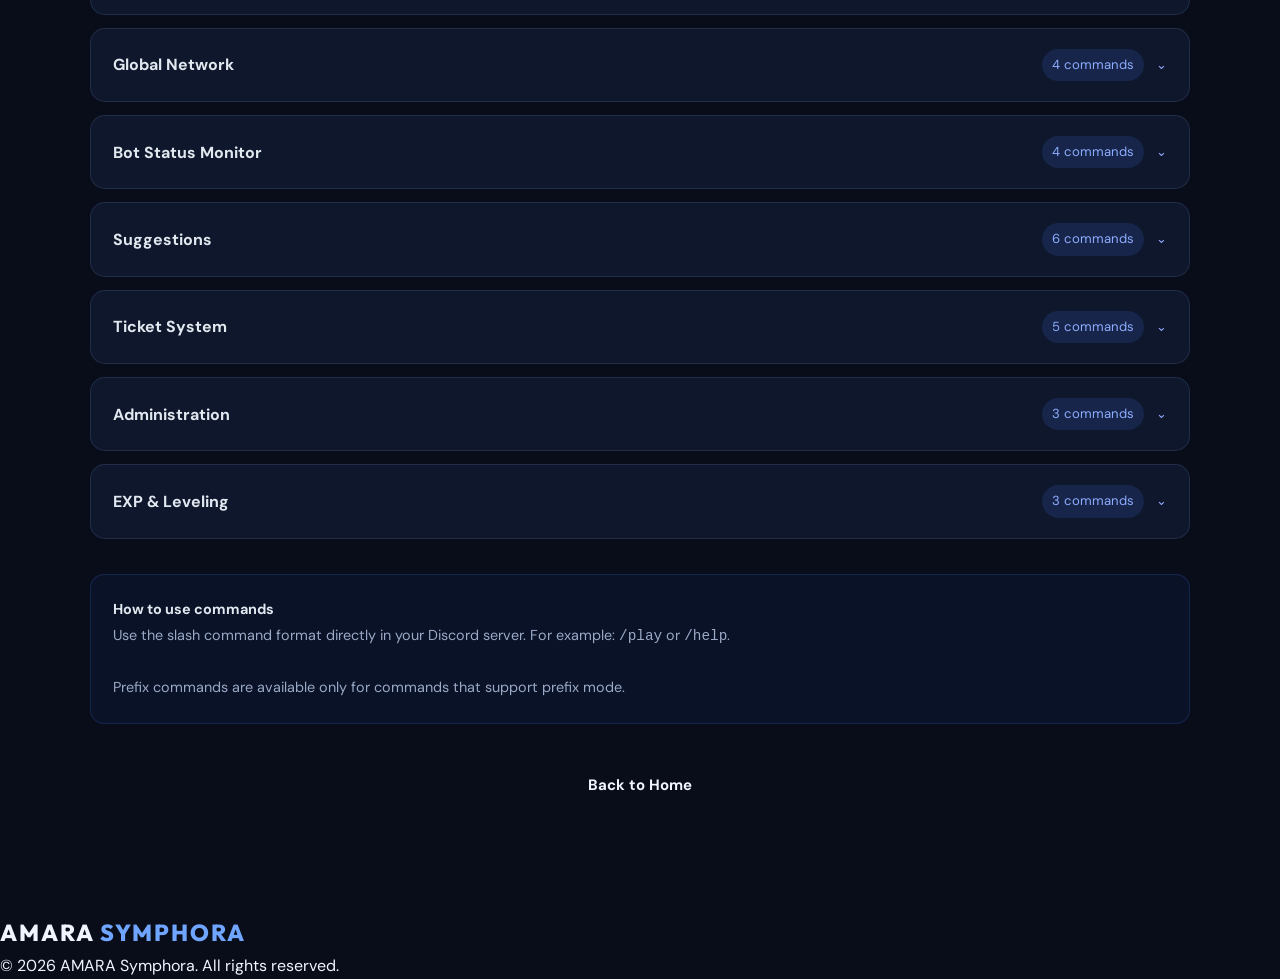
==== commit a221a2e3: "Update command directory to match Help Center (110 commands across 17 categories)" ====
--- a/commands.html
+++ b/commands.html
@@ -1,3 +1,4 @@
+
 <!DOCTYPE html>
 <html lang="en">
 <head>
@@ -311,127 +312,147 @@
   </footer>
 
   <script>
+    "use strict";
+
     const categories = [
       {
         name: "Music",
         commands: [
           ["play", "Play music from a supported source."],
+          ["join", "Make AMARA join your voice channel."],
+          ["leave", "Make AMARA leave the voice channel."],
+          ["pause", "Pause the current track."],
+          ["resume", "Resume paused playback."],
+          ["skip", "Skip the current track."],
+          ["previous", "Return to the previous track."],
           ["stop", "Stop playback."],
-          ["skip", "Skip the current track."],
+          ["queue", "View the current music queue."],
+          ["clear", "Clear the music queue."],
+          ["remove", "Remove a track from the queue."],
+          ["shuffle", "Shuffle the music queue."],
+          ["loop", "Control the playback loop mode."],
+          ["seek", "Move to a position in the current track."],
+          ["replay", "Replay the current track."],
           ["nowplaying", "Show the currently playing track."],
-          ["leave", "Make AMARA leave the voice channel."],
-          ["loop", "Control the playback loop mode."],
-          ["pause", "Pause the current track."],
-          ["queue", "View the music queue."],
           ["lyrics", "Find lyrics for a track."],
-          ["join", "Join your voice channel."],
-          ["247", "Control 24/7 voice channel mode."],
-          ["resume", "Resume paused playback."],
+          ["top", "View top users."]
+        ]
+      },
+      {
+        name: "Audio Settings",
+        commands: [
           ["autoplay", "Control automatic track suggestions."],
-          ["replay", "Replay the current track."],
-          ["previous", "Return to the previous track."],
-          ["shuffle", "Shuffle the music queue."],
-          ["seek", "Move to a position in the current track."]
-        ]
-      },
-      {
-        name: "Audio Settings",
-        commands: [
           ["bassboost", "Adjust the bass enhancement."],
           ["equalizer", "Adjust audio equalizer settings."],
-          ["volume", "Change playback volume."],
           ["filter", "Apply an audio filter."],
           ["filters", "View or manage audio filters."],
-          ["settings", "Manage available settings."]
+          ["volume", "Change playback volume."]
         ]
       },
       {
         name: "Giveaway",
         commands: [
-          ["giveaway", "Create and manage giveaways."]
+          ["giveaway start", "Start a new giveaway."],
+          ["giveaway end", "End an active giveaway."],
+          ["giveaway reroll", "Select a new giveaway winner."]
         ]
       },
       {
         name: "User & Social",
         commands: [
-          ["daily", "Claim your daily reward."],
+          ["badges", "View available user badges."],
+          ["leaderboard", "View the experience leaderboard."],
           ["profile", "View a user profile."],
-          ["mystats", "View your personal statistics."],
-          ["user", "View user information."],
-          ["badges", "View available user badges."],
-          ["anniversary", "View anniversary information."]
+          ["user", "View user information."]
         ]
       },
       {
         name: "Security",
         commands: [
-          ["blacklist", "Manage the bot blacklist."],
-          ["antiraid", "Manage anti-raid protection."],
-          ["antilink", "Manage anti-link protection."],
-          ["verify", "Use the server verification feature."],
-          ["securitylog", "View or configure security logs."]
+          ["antilink status", "View anti-link protection status."],
+          ["antilink on", "Enable anti-link protection."],
+          ["antilink off", "Disable anti-link protection."],
+          ["antiraid status", "View anti-raid protection status."],
+          ["antiraid on", "Enable anti-raid protection."],
+          ["antiraid off", "Disable anti-raid protection."],
+          ["securitylog setup", "Configure the security log channel."],
+          ["securitylog status", "View security log configuration."],
+          ["securitylog off", "Disable security logging."]
         ]
       },
       {
         name: "Community",
         commands: [
-          ["global", "Access global community features."],
-          ["globalpulse", "View global network activity."],
-          ["suggestions", "Submit or manage suggestions."],
-          ["welcomelog", "Configure welcome logs."],
-          ["goodbyelog", "Configure goodbye logs."],
-          ["updates", "View bot updates."]
+          ["welcomelog set", "Set the welcome log channel."],
+          ["welcomelog status", "View welcome log configuration."],
+          ["welcomelog off", "Disable welcome logging."],
+          ["goodbyelog setup", "Configure the goodbye log channel."],
+          ["goodbyelog status", "View goodbye log configuration."],
+          ["goodbyelog off", "Disable goodbye logging."]
         ]
       },
       {
         name: "Arcade & Games",
         commands: [
+          ["trivia", "Play a trivia game."],
           ["riddle", "Play a riddle game."],
-          ["trivia", "Play a trivia game."]
+          ["math", "Play a math game."]
         ]
       },
       {
         name: "Server Settings",
         commands: [
-          ["lock", "Lock a channel."],
-          ["unlock", "Unlock a channel."],
-          ["slowmode", "Set channel slowmode."],
-          ["nick", "Manage a member nickname."],
-          ["remove", "Remove a configured item or entry."]
+          ["247 on", "Enable 24/7 voice channel mode."],
+          ["247 off", "Disable 24/7 voice channel mode."],
+          ["247 status", "View 24/7 voice channel status."],
+          ["settings prefix", "Configure the server prefix."],
+          ["verify setup", "Set up server verification."],
+          ["verify panel", "Display the verification panel."],
+          ["verify status", "View verification configuration."],
+          ["verify disable", "Disable server verification."]
         ]
       },
       {
         name: "Game Monitor",
         commands: [
-          ["gamemonitor", "Manage game monitoring features."]
+          ["gamemonitor panel", "Display the game monitor panel."],
+          ["gamemonitor add", "Add a game to monitoring."],
+          ["gamemonitor remove", "Remove a monitored game."],
+          ["gamemonitor enable", "Enable game monitoring."],
+          ["gamemonitor disable", "Disable game monitoring."],
+          ["gamemonitor status", "View game monitor status."]
         ]
       },
       {
         name: "Moderation",
         commands: [
+          ["kick", "Kick a member from the server."],
           ["ban", "Ban a member from the server."],
-          ["kick", "Kick a member from the server."],
-          ["purge", "Bulk-delete messages."],
-          ["clear", "Clear messages or entries."],
           ["unban", "Remove a user ban."],
           ["timeout", "Apply a timeout to a member."],
           ["untimeout", "Remove a member timeout."],
           ["warn", "Issue a warning to a member."],
           ["warnings", "View member warnings."],
-          ["clearwarns", "Clear member warnings."]
+          ["clearwarns", "Clear member warnings."],
+          ["purge", "Bulk-delete messages."],
+          ["lock", "Lock a channel."],
+          ["unlock", "Unlock a channel."],
+          ["slowmode", "Set channel slowmode."],
+          ["nick", "Manage a member nickname."]
         ]
       },
       {
         name: "Information",
         commands: [
           ["help", "View the command help menu."],
+          ["calculator", "Use the calculator."],
           ["ping", "Check bot response latency."],
+          ["weather", "Check weather information."],
           ["serverinfo", "View server information."],
-          ["weather", "Check weather information."],
-          ["calculator", "Use the calculator."],
-          ["math", "Use mathematical tools."],
-          ["rank", "View your leveling rank card."],
-          ["stats", "View bot statistics."]
+          ["serverinfo allservers", "View information about all bot servers."],
+          ["stats", "View bot statistics."],
+          ["updates", "View bot updates."],
+          ["anniversary", "View anniversary information."]
         ]
       },
       {
@@ -446,38 +467,47 @@
       {
         name: "Bot Status Monitor",
         commands: [
-          ["ping", "Check bot response latency."],
-          ["stats", "View bot statistics."],
-          ["networkstatus", "View network status."],
-          ["networkhealth", "View health checks."],
-          ["downtime", "View downtime information."]
+          ["downtime setup", "Configure downtime notifications."],
+          ["downtime status", "View downtime monitoring status."],
+          ["downtime list", "View downtime records."],
+          ["downtime off", "Disable downtime monitoring."]
         ]
       },
       {
         name: "Suggestions",
         commands: [
-          ["suggestions", "Submit and manage suggestions."]
+          ["suggestions setup", "Configure the suggestions system."],
+          ["suggestions panel", "Display the suggestions panel."],
+          ["suggestions close", "Close a suggestion."],
+          ["suggestions edit", "Edit a suggestion."],
+          ["suggestions reset", "Reset suggestion settings."],
+          ["suggestions status", "View suggestions configuration."]
         ]
       },
       {
         name: "Ticket System",
         commands: [
-          ["ticket", "Access ticket system features."]
+          ["ticket setup", "Configure the ticket system."],
+          ["ticket close", "Close an active ticket."],
+          ["ticket claim", "Claim a ticket."],
+          ["ticket add", "Add a member to a ticket."],
+          ["ticket remove", "Remove a member from a ticket."]
         ]
       },
       {
         name: "Administration",
         commands: [
-          ["blacklist", "Manage bot-level blacklist entries."],
-          ["downtime", "Manage downtime information."]
+          ["blacklist add", "Add a user to the bot blacklist."],
+          ["blacklist remove", "Remove a user from the bot blacklist."],
+          ["blacklist list", "View bot blacklist entries."]
         ]
       },
       {
         name: "EXP & Leveling",
         commands: [
-          ["rank", "View your rank and experience."],
-          ["leaderboard", "View the experience leaderboard."],
-          ["top", "View top users."]
+          ["daily", "Claim your daily reward."],
+          ["mystats", "View your personal statistics."],
+          ["rank", "View your leveling rank card."]
         ]
       }
     ];
@@ -485,15 +515,16 @@
     const commandList = document.getElementById("commandList");
     const searchInput = document.getElementById("commandSearch");
     const emptyMessage = document.getElementById("commandEmpty");
-
-    const allCommands = new Set();
-
-    categories.forEach(category => {
-      category.commands.forEach(command => allCommands.add(command[0]));
-    });
-
-    document.getElementById("totalCommands").textContent = allCommands.size;
-    document.getElementById("totalCategories").textContent = categories.length;
+    const totalCommandsElement = document.getElementById("totalCommands");
+    const totalCategoriesElement = document.getElementById("totalCategories");
+
+    const totalCommands = categories.reduce(
+      (total, category) => total + category.commands.length,
+      0
+    );
+
+    totalCommandsElement.textContent = totalCommands;
+    totalCategoriesElement.textContent = categories.length;
 
     function renderCategories(search = "") {
       commandList.innerHTML = "";
@@ -501,7 +532,7 @@
       let visibleCategories = 0;
       const query = search.toLowerCase().trim();
 
-      categories.forEach((category, index) => {
+      categories.forEach(category => {
         const matchingCommands = category.commands.filter(command => {
           return command[0].toLowerCase().includes(query) ||
             command[1].toLowerCase().includes(query);
@@ -513,7 +544,10 @@
 
         const article = document.createElement("article");
         article.className = "command-category";
-        if (query) article.classList.add("open");
+
+        if (query) {
+          article.classList.add("open");
+        }
 
         const button = document.createElement("button");
         button.className = "category-toggle";
@@ -563,6 +597,7 @@
 
         button.addEventListener("click", () => {
           article.classList.toggle("open");
+
           button.setAttribute(
             "aria-expanded",
             article.classList.contains("open") ? "true" : "false"
@@ -572,7 +607,8 @@
         commandList.append(article);
       });
 
-      emptyMessage.style.display = visibleCategories === 0 ? "block" : "none";
+      emptyMessage.style.display =
+        visibleCategories === 0 ? "block" : "none";
     }
 
     searchInput.addEventListener("input", event => {
--- a/style.css
+++ b/style.css
@@ -1,646 +1,935 @@
-/* ========================================
-   AMARA SYMPHORA
-   PREMIUM WEBSITE STYLESHEET
-======================================== */
+@import url('https://fonts.googleapis.com/css2?family=DM+Sans:wght@400;500;600;700&family=Outfit:wght@400;500;600;700;800&display=swap');
 
 :root {
-  --background: #080D1A;
-  --surface: #101A30;
-  --surface-light: #172440;
-  --blue: #2A52BE;
-  --bright: #4A78FF;
-  --silver: #E2E8F0;
-  --muted: #9AA9C5;
-  --border: rgba(148, 174, 255, 0.14);
-}
-
-/* GLOBAL */
+    --bg: #080D19;
+    --bg-soft: #0D1425;
+    --surface: #111B30;
+    --surface-light: #17243D;
+    --blue: #4A78FF;
+    --blue-light: #70A5FF;
+    --cyan: #8ACBFF;
+    --text: #F0F4FF;
+    --muted: #9AA9C2;
+    --border: rgba(143, 170, 220, 0.13);
+    --font-main: 'DM Sans', sans-serif;
+    --font-heading: 'Outfit', sans-serif;
+}
 
 * {
-  margin: 0;
-  padding: 0;
-  box-sizing: border-box;
+    margin: 0;
+    padding: 0;
+    box-sizing: border-box;
 }
 
 html {
-  scroll-behavior: smooth;
+    scroll-behavior: smooth;
+    scroll-padding-top: 90px;
 }
 
 body {
-  font-family: Arial, sans-serif;
-  background: var(--background);
-  color: var(--silver);
-  line-height: 1.7;
-  overflow-x: hidden;
+    min-height: 100vh;
+    overflow-x: hidden;
+    background:
+        radial-gradient(ellipse at 50% 0%, rgba(42, 82, 190, 0.16), transparent 45%),
+        var(--bg);
+    color: var(--text);
+    font-family: var(--font-main);
+    line-height: 1.7;
+}
+
+a {
+    color: inherit;
+    text-decoration: none;
+}
+
+button,
+a {
+    -webkit-tap-highlight-color: transparent;
+}
+
+a:focus-visible {
+    outline: 2px solid var(--blue-light);
+    outline-offset: 5px;
 }
 
 /* NAVIGATION */
 
-header {
-  position: sticky;
-  top: 0;
-  z-index: 100;
-  background: rgba(8, 13, 26, 0.86);
-  backdrop-filter: blur(18px);
-  -webkit-backdrop-filter: blur(18px);
+.site-header {
+    position: sticky;
+    top: 0;
+    z-index: 100;
+    width: 100%;
+    background: rgba(8, 13, 25, 0.82);
+    border-bottom: 1px solid var(--border);
+    backdrop-filter: blur(18px);
+    -webkit-backdrop-filter: blur(18px);
 }
 
 .navbar {
-  min-height: 78px;
-  display: flex;
-  align-items: center;
-  justify-content: space-between;
-  padding: 20px 8%;
-  border-bottom: 1px solid var(--border);
+    width: min(1180px, 90%);
+    min-height: 76px;
+    margin: auto;
+    display: flex;
+    align-items: center;
+    justify-content: space-between;
+    gap: 24px;
 }
 
 .logo {
-  font-size: 20px;
-  font-weight: 800;
-  letter-spacing: 2px;
+    font-family: var(--font-heading);
+    font-size: 1.45rem;
+    font-weight: 800;
+    letter-spacing: 2px;
+    color: var(--text);
 }
 
 .logo span {
-  color: var(--bright);
+    color: var(--blue-light);
+}
+
+.nav-links {
+    display: flex;
+    align-items: center;
+    gap: 32px;
 }
 
 .nav-link {
-  color: var(--muted);
-  text-decoration: none;
-  font-size: 14px;
-  transition: color 0.3s ease;
+    color: var(--muted);
+    font-size: 0.9rem;
+    font-weight: 600;
+    transition: color 0.25s ease;
 }
 
 .nav-link:hover {
-  color: white;
+    color: var(--text);
+}
+
+.nav-invite {
+    padding: 10px 19px;
+    border: 1px solid rgba(112, 165, 255, 0.45);
+    border-radius: 8px;
+    background: rgba(74, 120, 255, 0.12);
+    color: var(--blue-light);
+    font-size: 0.88rem;
+    font-weight: 700;
+    transition: 0.25s ease;
+}
+
+.nav-invite:hover {
+    background: var(--blue);
+    color: white;
 }
 
 /* HERO */
 
 .hero {
-  position: relative;
-  isolation: isolate;
-  min-height: 690px;
-  padding: 140px 8%;
-  text-align: center;
-  display: flex;
-  flex-direction: column;
-  align-items: center;
-  justify-content: center;
-  overflow: hidden;
-
-  background:
-    radial-gradient(
-      ellipse at 50% 15%,
-      rgba(74, 120, 255, 0.24),
-      transparent 48%
-    ),
-    radial-gradient(
-      ellipse at 15% 75%,
-      rgba(42, 82, 190, 0.13),
-      transparent 45%
-    ),
-    radial-gradient(
-      ellipse at 85% 65%,
-      rgba(91, 78, 190, 0.10),
-      transparent 42%
-    ),
-    var(--background);
-}
-
-.hero::before {
-  content: "";
-  position: absolute;
-  inset: 0;
-  z-index: -1;
-  pointer-events: none;
-
-  background:
-    linear-gradient(
-      120deg,
-      transparent 20%,
-      rgba(74, 120, 255, 0.035) 50%,
-      transparent 80%
+    position: relative;
+    width: min(1180px, 90%);
+    min-height: 680px;
+    margin: auto;
+    display: grid;
+    grid-template-columns: 1.05fr 0.95fr;
+    align-items: center;
+    gap: 40px;
+    padding: 100px 0;
+}
+
+.hero-content {
+    position: relative;
+    z-index: 2;
+}
+
+.hero-label {
+    display: inline-flex;
+    align-items: center;
+    gap: 10px;
+    margin-bottom: 26px;
+    color: var(--blue-light);
+    font-size: 0.75rem;
+    font-weight: 700;
+    letter-spacing: 2.5px;
+    text-transform: uppercase;
+}
+
+.hero-label-dot {
+    width: 7px;
+    height: 7px;
+    border-radius: 50%;
+    background: var(--blue-light);
+    box-shadow: 0 0 14px var(--blue);
+}
+
+.hero h1 {
+    max-width: 650px;
+    font-family: var(--font-heading);
+    font-size: clamp(3.4rem, 6.5vw, 6rem);
+    font-weight: 800;
+    line-height: 1.02;
+    letter-spacing: -3px;
+}
+
+.hero h1 span {
+    display: block;
+    color: var(--blue-light);
+}
+
+.hero-description {
+    max-width: 500px;
+    margin-top: 28px;
+    color: var(--muted);
+    font-size: 1.05rem;
+    line-height: 1.9;
+}
+
+.hero-actions {
+    margin-top: 36px;
+    display: flex;
+    align-items: center;
+    gap: 18px;
+}
+
+.button {
+    display: inline-flex;
+    justify-content: center;
+    align-items: center;
+    padding: 14px 25px;
+    border-radius: 9px;
+    font-size: 0.94rem;
+    font-weight: 700;
+    transition: transform 0.25s ease, box-shadow 0.25s ease;
+}
+
+.button:hover {
+    transform: translateY(-3px);
+}
+
+.button.primary {
+    background: linear-gradient(120deg, #315DE0, #5487FF);
+    color: white;
+    box-shadow: 0 10px 30px rgba(49, 93, 224, 0.25);
+}
+
+.button.primary:hover {
+    box-shadow: 0 14px 36px rgba(49, 93, 224, 0.4);
+}
+
+.hero-caption {
+    margin-top: 20px;
+    color: #71819D;
+    font-size: 0.8rem;
+    letter-spacing: 0.5px;
+}
+
+/* HERO VISUAL */
+
+.hero-visual {
+    position: relative;
+    min-height: 430px;
+    display: flex;
+    justify-content: center;
+    align-items: center;
+    isolation: isolate;
+}
+
+.hero-visual::before {
+    content: '';
+    position: absolute;
+    width: 330px;
+    height: 330px;
+    border-radius: 50%;
+    background: rgba(42, 82, 190, 0.19);
+    filter: blur(85px);
+    z-index: -1;
+}
+
+.visual-orbit {
+    position: absolute;
+    border: 1px solid rgba(112, 165, 255, 0.2);
+    border-radius: 50%;
+}
+
+.orbit-one {
+    width: 350px;
+    height: 350px;
+    transform: rotate(-25deg) scaleY(0.55);
+}
+
+.orbit-two {
+    width: 420px;
+    height: 420px;
+    transform: rotate(35deg) scaleY(0.55);
+}
+
+.soundwave {
+    height: 190px;
+    display: flex;
+    align-items: center;
+    justify-content: center;
+    gap: 7px;
+}
+
+.soundwave span {
+    display: block;
+    width: 7px;
+    height: var(--bar-height, 50px);
+    border-radius: 10px;
+    background: linear-gradient(to top, #315DE0, #8ACBFF);
+    box-shadow: 0 0 18px rgba(74, 120, 255, 0.25);
+    animation: soundwave 1.2s ease-in-out infinite alternate;
+    animation-delay: var(--delay, 0s);
+}
+
+.soundwave span:nth-child(3n) {
+    --bar-height: 110px;
+}
+
+.soundwave span:nth-child(3n + 1) {
+    --bar-height: 65px;
+}
+
+.soundwave span:nth-child(3n + 2) {
+    --bar-height: 145px;
+}
+
+@keyframes soundwave {
+    from {
+        transform: scaleY(0.45);
+        opacity: 0.65;
+    }
+    to {
+        transform: scaleY(1);
+        opacity: 1;
+    }
+}
+
+.visual-caption {
+    position: absolute;
+    bottom: 24px;
+    color: #8094B8;
+    font-size: 0.68rem;
+    font-weight: 700;
+    letter-spacing: 3px;
+}
+
+/* FEATURES */
+
+.features {
+    padding: 110px 0;
+    background: linear-gradient(
+        180deg,
+        transparent,
+        rgba(17, 27, 48, 0.55),
+        transparent
     );
-
-  animation: auroraFlow 9s ease-in-out infinite alternate;
-}
-
-.hero::after {
-  content: "";
-  position: absolute;
-  width: 420px;
-  height: 420px;
-  border-radius: 50%;
-  background: rgba(42, 82, 190, 0.12);
-  filter: blur(100px);
-  z-index: -1;
-  pointer-events: none;
+}
+
+.section-heading {
+    width: min(720px, 90%);
+    margin: 0 auto 55px;
+    text-align: center;
 }
 
 .eyebrow {
-  color: var(--bright);
-  font-size: 12px;
-  font-weight: bold;
-  letter-spacing: 5px;
-  margin-bottom: 22px;
-}
-
-.hero .eyebrow,
-.hero h1,
-.hero .description,
-.hero .actions,
-.hero .status {
-  animation: fadeUp 0.9s ease both;
-}
-
-.hero h1 {
-  font-size: clamp(48px, 9vw, 92px);
-  line-height: 1.08;
-  letter-spacing: -4px;
-  font-weight: 800;
-  text-shadow: 0 5px 35px rgba(0, 0, 0, 0.25);
-  animation-delay: 0.15s;
-}
-
-.hero h1 span {
-  color: var(--bright);
-  animation: sapphireGlow 3s ease-in-out infinite alternate;
-}
-
-.description {
-  max-width: 540px;
-  color: var(--muted);
-  margin: 28px 0 36px;
-  font-size: 16px;
-  animation-delay: 0.3s !important;
-}
-
-/* BUTTONS */
-
-.actions {
-  display: flex;
-  gap: 16px;
-  flex-wrap: wrap;
-  justify-content: center;
-  animation-delay: 0.45s !important;
-}
-
-.button {
-  display: inline-flex;
-  align-items: center;
-  justify-content: center;
-  min-height: 48px;
-  padding: 13px 27px;
-  border-radius: 9px;
-  text-decoration: none;
-  font-weight: bold;
-  font-size: 14px;
-  letter-spacing: 0.3px;
-  transition: all 0.3s ease;
-}
-
-.primary {
-  color: white;
-  background: linear-gradient(
-    135deg,
-    #2A52BE,
-    #4A78FF
-  );
-  border: 1px solid rgba(255,255,255,0.12);
-  box-shadow:
-    0 8px 30px rgba(42,82,190,0.3),
-    inset 0 1px 0 rgba(255,255,255,0.16);
-}
-
-.primary:hover {
-  transform: translateY(-4px);
-  box-shadow:
-    0 12px 38px rgba(74,120,255,0.42);
-}
-
-.secondary {
-  color: var(--silver);
-  border: 1px solid rgba(255,255,255,0.17);
-  background: rgba(255,255,255,0.025);
-}
-
-.secondary:hover {
-  border-color: var(--bright);
-  color: white;
-  background: rgba(74,120,255,0.08);
-  transform: translateY(-3px);
-}
-
-/* STATUS */
-
-.status {
-  margin-top: 75px;
-  color: var(--muted);
-  font-size: 12px;
-  letter-spacing: 2.5px;
-  animation-delay: 0.6s !important;
-}
-
-.status-dot {
-  display: inline-block;
-  width: 8px;
-  height: 8px;
-  background: #48D597;
-  border-radius: 50%;
-  margin-right: 9px;
-  box-shadow: 0 0 12px rgba(72,213,151,0.65);
-}
-
-/* PREMIUM FEATURES */
-
-.features {
-  position: relative;
-  isolation: isolate;
-  overflow: hidden;
-  padding: 110px 8%;
-  text-align: center;
-
-  background:
-    radial-gradient(
-      ellipse at 50% 45%,
-      rgba(42, 82, 190, 0.12),
-      transparent 65%
-    ),
-    linear-gradient(
-      180deg,
-      var(--background),
-      #0B1325
+    display: inline-block;
+    margin-bottom: 15px;
+    color: var(--blue-light);
+    font-size: 0.75rem;
+    font-weight: 700;
+    letter-spacing: 2.5px;
+    text-transform: uppercase;
+}
+
+.section-heading h2,
+.about h2,
+.closing h2 {
+    font-family: var(--font-heading);
+    font-size: clamp(2.2rem, 4vw, 3.4rem);
+    font-weight: 700;
+    line-height: 1.15;
+    letter-spacing: -1px;
+}
+
+.section-heading h2 span,
+.about h2 span,
+.closing h2 span {
+    color: var(--blue-light);
+}
+
+.section-description {
+    max-width: 570px;
+    margin: 18px auto 0;
+    color: var(--muted);
+}
+
+.feature-grid {
+    width: min(1180px, 90%);
+    margin: auto;
+    display: grid;
+    grid-template-columns: repeat(3, 1fr);
+    gap: 22px;
+}
+
+.feature-card {
+    position: relative;
+    min-height: 280px;
+    padding: 30px;
+    overflow: hidden;
+    border: 1px solid var(--border);
+    border-radius: 16px;
+    background: linear-gradient(
+        145deg,
+        rgba(23, 36, 61, 0.78),
+        rgba(13, 20, 37, 0.88)
     );
-}
-
-.features h2,
+    transition: transform 0.3s ease, border-color 0.3s ease;
+}
+
+.feature-card:hover {
+    transform: translateY(-7px);
+    border-color: rgba(112, 165, 255, 0.4);
+}
+
+.featured-card {
+    border-color: rgba(74, 120, 255, 0.4);
+    background:
+        radial-gradient(circle at 100% 0%, rgba(74, 120, 255, 0.15), transparent 55%),
+        linear-gradient(145deg, #172744, #101A2E);
+}
+
+.feature-top {
+    display: flex;
+    align-items: center;
+    justify-content: space-between;
+    margin-bottom: 48px;
+}
+
+.feature-number {
+    color: #7586A5;
+    font-size: 0.8rem;
+    font-weight: 700;
+    letter-spacing: 1px;
+}
+
+.feature-tag {
+    padding: 5px 10px;
+    border: 1px solid rgba(112, 165, 255, 0.35);
+    border-radius: 30px;
+    color: var(--blue-light);
+    font-size: 0.62rem;
+    font-weight: 700;
+    letter-spacing: 1px;
+}
+
+.feature-icon {
+    width: 48px;
+    height: 48px;
+    margin-bottom: 23px;
+    display: flex;
+    align-items: center;
+    justify-content: center;
+    border: 1px solid rgba(112, 165, 255, 0.25);
+    border-radius: 12px;
+    background: rgba(74, 120, 255, 0.12);
+    color: var(--blue-light);
+    font-size: 1.35rem;
+}
+
+.equalizer-icon {
+    display: flex;
+    align-items: center;
+    justify-content: center;
+    gap: 3px;
+}
+
+.equalizer-icon span {
+    width: 3px;
+    height: 13px;
+    border-radius: 4px;
+    background: var(--blue-light);
+}
+
+.equalizer-icon span:nth-child(2) {
+    height: 22px;
+}
+
+.equalizer-icon span:nth-child(3) {
+    height: 16px;
+}
+
+.equalizer-icon span:nth-child(4) {
+    height: 25px;
+}
+
+.equalizer-icon span:nth-child(5) {
+    height: 11px;
+}
+
+.feature-card h3 {
+    margin-bottom: 10px;
+    font-family: var(--font-heading);
+    font-size: 1.25rem;
+    font-weight: 600;
+}
+
+.feature-card p {
+    color: var(--muted);
+    font-size: 0.91rem;
+    line-height: 1.8;
+}
+
+/* ABOUT */
+
+.about {
+    width: min(1180px, 90%);
+    margin: auto;
+    padding: 110px 0;
+}
+
+.about-content {
+    max-width: 760px;
+    margin: auto;
+    text-align: center;
+}
+
 .about h2 {
-  font-size: clamp(29px, 5vw, 40px);
-  letter-spacing: -1px;
-  margin-bottom: 50px;
-}
-
-.feature-grid {
-  display: grid;
-  grid-template-columns: repeat(3, minmax(0, 1fr));
-  gap: 24px;
-  max-width: 1200px;
-  margin: 0 auto;
-}
+    margin-bottom: 25px;
+}
+
+.about-content > p {
+    color: var(--muted);
+    font-size: 1rem;
+    line-height: 1.9;
+}
+
+.about-signature {
+    margin-top: 35px;
+    display: flex;
+    align-items: center;
+    justify-content: center;
+    gap: 14px;
+    color: var(--blue-light);
+    font-size: 0.76rem;
+    font-weight: 700;
+    letter-spacing: 2px;
+}
+
+.signature-line {
+    width: 35px;
+    height: 1px;
+    background: var(--blue);
+}
+
+/* CLOSING */
+
+.closing {
+    position: relative;
+    padding: 95px 20px;
+    overflow: hidden;
+    border-top: 1px solid var(--border);
+    border-bottom: 1px solid var(--border);
+    background:
+        radial-gradient(ellipse at 50% 100%, rgba(42, 82, 190, 0.2), transparent 65%),
+        var(--bg-soft);
+    text-align: center;
+}
+
+.closing h2 {
+    max-width: 700px;
+    margin: auto;
+}
+
+.closing p {
+    max-width: 540px;
+    margin: 20px auto 0;
+    color: var(--muted);
+}
+
+/* FOOTER */
+
+.site-footer {
+    padding: 55px 0 25px;
+    background: #070B14;
+}
+
+.footer-main {
+    width: min(1180px, 90%);
+    margin: auto;
+    display: flex;
+    justify-content: space-between;
+    gap: 60px;
+    padding-bottom: 45px;
+}
+
+.footer-brand {
+    max-width: 300px;
+}
+
+.footer-brand p {
+    margin-top: 15px;
+    color: var(--muted);
+    font-size: 0.88rem;
+}
+
+.footer-navigation {
+    display: flex;
+    gap: 90px;
+}
+
+.footer-column {
+    display: flex;
+    flex-direction: column;
+    gap: 12px;
+}
+
+.footer-column h4 {
+    margin-bottom: 8px;
+    color: var(--text);
+    font-family: var(--font-heading);
+    font-size: 0.95rem;
+}
+
+.footer-column a {
+    color: var(--muted);
+    font-size: 0.86rem;
+    transition: color 0.2s ease;
+}
+
+.footer-column a:hover {
+    color: var(--blue-light);
+}
+
+.footer-bottom {
+    width: min(1180px, 90%);
+    margin: auto;
+    padding-top: 22px;
+    display: flex;
+    justify-content: space-between;
+    align-items: center;
+    gap: 15px;
+    border-top: 1px solid var(--border);
+    color: #71819D;
+    font-size: 0.78rem;
+}
+
+.footer-note {
+    letter-spacing: 0.5px;
+}
+
+/* RESPONSIVE */
+
+@media (max-width: 900px) {
+    .hero {
+        min-height: auto;
+        grid-template-columns: 1fr;
+        padding: 90px 0 60px;
+        text-align: center;
+    }
+
+    .hero-content {
+        display: flex;
+        flex-direction: column;
+        align-items: center;
+    }
+
+    .hero-description {
+        margin-left: auto;
+        margin-right: auto;
+    }
+
+    .hero-visual {
+        min-height: 340px;
+    }
+
+    .feature-grid {
+        grid-template-columns: repeat(2, 1fr);
+    }
+
+    .footer-navigation {
+        gap: 45px;
+    }
+}
+
+@media (max-width: 600px) {
+    .navbar {
+        min-height: 68px;
+        gap: 12px;
+    }
+
+    .logo {
+        font-size: 1.2rem;
+    }
+
+    .nav-links {
+        gap: 13px;
+    }
+
+    .nav-link {
+        font-size: 0.75rem;
+    }
+
+    .nav-invite {
+        padding: 8px 11px;
+        font-size: 0.73rem;
+    }
+
+    .hero {
+        padding-top: 75px;
+    }
+
+    .hero h1 {
+        font-size: clamp(3rem, 13vw, 4.2rem);
+        letter-spacing: -2px;
+    }
+
+    .hero-description {
+        font-size: 0.94rem;
+    }
+
+    .hero-visual {
+        min-height: 290px;
+    }
+
+    .orbit-one {
+        width: 270px;
+        height: 270px;
+    }
+
+    .orbit-two {
+        width: 330px;
+        height: 330px;
+    }
+
+    .soundwave {
+        gap: 5px;
+    }
+
+    .soundwave span {
+        width: 5px;
+    }
+
+    .features,
+    .about {
+        padding: 75px 0;
+    }
+
+    .feature-grid {
+        grid-template-columns: 1fr;
+    }
+
+    .feature-card {
+        min-height: 250px;
+    }
+
+    .feature-top {
+        margin-bottom: 35px;
+    }
+
+    .section-heading h2,
+    .about h2,
+    .closing h2 {
+        font-size: 2.35rem;
+    }
+
+    .closing {
+        padding: 75px 20px;
+    }
+
+    .footer-main {
+        flex-direction: column;
+        gap: 35px;
+    }
+
+    .footer-navigation {
+        justify-content: flex-start;
+        gap: 65px;
+    }
+
+    .footer-bottom {
+        flex-direction: column;
+        align-items: flex-start;
+    }
+}
+
+@media (max-width: 380px) {
+    .nav-links {
+        gap: 9px;
+    }
+
+    .nav-link {
+        font-size: 0.68rem;
+    }
+
+    .nav-invite {
+        padding: 7px 9px;
+        font-size: 0.68rem;
+    }
+
+    .hero h1 {
+        font-size: 2.8rem;
+    }
+}
+
+/* ACCESSIBILITY */
+
+@media (prefers-reduced-motion: reduce) {
+    *,
+    *::before,
+    *::after {
+        scroll-behavior: auto !important;
+        animation-duration: 0.01ms !important;
+        animation-iteration-count: 1 !important;
+        transition-duration: 0.01ms !important;
+    }
+}
+/* LEGAL PAGES */
+
+.legal-page {
+    width: min(900px, 90%);
+    margin: auto;
+    padding: 85px 0 110px;
+}
+
+.legal-header {
+    padding: 35px 0 55px;
+    text-align: center;
+    border-bottom: 1px solid var(--border);
+}
+
+.legal-header h1 {
+    margin: 12px 0 18px;
+    font-family: var(--font-heading);
+    font-size: clamp(2.7rem, 6vw, 4.3rem);
+    line-height: 1.1;
+    letter-spacing: -2px;
+}
+
+.legal-header h1 span {
+    color: var(--blue-light);
+}
+
+.legal-header p {
+    max-width: 600px;
+    margin: auto;
+    color: var(--muted);
+}
+
+.legal-updated {
+    display: inline-block;
+    margin-top: 22px;
+    color: #8294B4;
+    font-size: 0.78rem;
+    letter-spacing: 0.5px;
+}
+
+.legal-content {
+    padding-top: 25px;
+}
+
+.legal-section {
+    padding: 30px 0;
+    border-bottom: 1px solid var(--border);
+}
+
+.legal-section h2 {
+    margin-bottom: 16px;
+    color: var(--text);
+    font-family: var(--font-heading);
+    font-size: 1.35rem;
+    font-weight: 600;
+}
+
+.legal-section p {
+    margin-bottom: 14px;
+    color: var(--muted);
+    font-size: 0.95rem;
+    line-height: 1.9;
+}
+
+.legal-section p:last-child {
+    margin-bottom: 0;
+}
+
+.legal-section ul {
+    margin: 15px 0 18px;
+    padding-left: 25px;
+    color: var(--muted);
+}
+
+.legal-section li {
+    margin-bottom: 10px;
+    padding-left: 5px;
+    line-height: 1.8;
+}
+
+.legal-section li::marker {
+    color: var(--blue-light);
+}
+
+.legal-section strong {
+    color: var(--text);
+    font-weight: 600;
+}
+
+.legal-contact {
+    display: inline-block;
+    margin-top: 8px;
+    color: var(--blue-light);
+    font-size: 0.9rem;
+    font-weight: 700;
+    transition: color 0.2s ease;
+}
+
+.legal-contact:hover {
+    color: white;
+}
+
+@media (max-width: 600px) {
+    .legal-page {
+        padding: 60px 0 75px;
+    }
+
+    .legal-header {
+        padding: 25px 0 38px;
+    }
+
+    .legal-header h1 {
+        font-size: 2.7rem;
+        letter-spacing: -1px;
+    }
+
+    .legal-section {
+        padding: 25px 0;
+    }
+
+    .legal-section h2 {
+        font-size: 1.2rem;
+    }
+
+    .legal-section p,
+    .legal-section li {
+        font-size: 0.9rem;
+    }
+}
+
+/* FEATURE REVEAL ANIMATION */
 
 .feature-card {
-  position: relative;
-  isolation: isolate;
-  overflow: hidden;
-  padding: 42px 27px;
-
-  background:
-    linear-gradient(
-      145deg,
-      rgba(30, 48, 83, 0.72),
-      rgba(12, 22, 42, 0.88)
-    );
-
-  border: 1px solid rgba(148, 174, 255, 0.18);
-  border-radius: 18px;
-
-  backdrop-filter: blur(14px);
-  -webkit-backdrop-filter: blur(14px);
-
-  opacity: 0;
-  transform: translateY(25px);
-
-  transition:
-    opacity 0.7s ease,
-    transform 0.4s ease,
-    border-color 0.4s ease,
-    box-shadow 0.4s ease;
-}
-
-.feature-card::before {
-  content: "";
-  position: absolute;
-  inset: 0;
-  z-index: -1;
-  pointer-events: none;
-
-  background:
-    radial-gradient(
-      circle at 50% 0%,
-      rgba(74, 120, 255, 0.18),
-      transparent 65%
-    );
-
-  opacity: 0.65;
-  transition: opacity 0.4s ease;
+    opacity: 0;
+    transform: translateY(22px);
+    transition:
+        opacity 0.6s ease,
+        transform 0.6s ease,
+        border-color 0.3s ease;
 }
 
 .feature-card.visible {
-  opacity: 1;
-  transform: translateY(0);
-}
-
-.feature-card:hover {
-  transform: translateY(-8px);
-  border-color: rgba(74, 120, 255, 0.55);
-
-  box-shadow:
-    0 18px 45px rgba(20, 55, 130, 0.22),
-    0 0 25px rgba(74, 120, 255, 0.08);
-}
-
-.feature-card:hover::before {
-  opacity: 1;
-}
-
-.feature-icon {
-  display: inline-block;
-  font-size: 40px;
-  color: var(--bright);
-  margin-bottom: 22px;
-
-  text-shadow:
-    0 0 15px rgba(74, 120, 255, 0.45),
-    0 0 30px rgba(74, 120, 255, 0.2);
-
-  transition:
-    transform 0.4s ease,
-    text-shadow 0.4s ease;
-}
-
-.feature-card:hover .feature-icon {
-  transform: translateY(-4px) scale(1.08);
-
-  text-shadow:
-    0 0 20px rgba(74, 120, 255, 0.7),
-    0 0 38px rgba(74, 120, 255, 0.35);
-}
-
-.feature-card h3 {
-  margin-bottom: 13px;
-  font-size: 18px;
-  color: var(--silver);
-}
-
-.feature-card p {
-  color: var(--muted);
-  font-size: 14px;
-}
-
-/* PREMIUM ABOUT */
-
-.about {
-  position: relative;
-  isolation: isolate;
-  overflow: hidden;
-  padding: 110px 8%;
-  text-align: center;
-
-  background:
-    radial-gradient(
-      ellipse at 50% 0%,
-      rgba(74, 120, 255, 0.18),
-      transparent 65%
-    ),
-    linear-gradient(
-      145deg,
-      #101A30,
-      #080D1A
-    );
-
-  border-top: 1px solid rgba(148, 174, 255, 0.10);
-}
-
-.about h2 {
-  display: inline-block;
-  position: relative;
-  margin-bottom: 38px;
-  text-shadow: 0 0 25px rgba(74, 120, 255, 0.18);
-}
-
-.about h2::after {
-  content: "";
-  display: block;
-  width: 65px;
-  height: 3px;
-  margin: 18px auto 0;
-  border-radius: 10px;
-
-  background: linear-gradient(
-    90deg,
-    #2A52BE,
-    #70A5FF
-  );
-
-  box-shadow: 0 0 15px rgba(74, 120, 255, 0.55);
-}
-
-.about > p:last-child {
-  max-width: 720px;
-  margin: 0 auto;
-  padding: 30px 34px;
-
-  color: var(--muted);
-  font-size: 15px;
-  line-height: 2;
-
-  background: linear-gradient(
-    145deg,
-    rgba(30, 48, 83, 0.55),
-    rgba(12, 22, 42, 0.65)
-  );
-
-  border: 1px solid rgba(148, 174, 255, 0.16);
-  border-radius: 16px;
-
-  box-shadow:
-    0 12px 35px rgba(0, 0, 0, 0.15),
-    0 0 25px rgba(74, 120, 255, 0.05);
-}
-
-/* PREMIUM FOOTER */
-
-footer {
-  position: relative;
-  overflow: hidden;
-  padding: 55px 8% 42px;
-  text-align: center;
-
-  background:
-    radial-gradient(
-      ellipse at 50% 0%,
-      rgba(42, 82, 190, 0.13),
-      transparent 65%
-    ),
-    #080D18;
-
-  border-top: 1px solid rgba(148, 174, 255, 0.12);
-}
-
-footer::before {
-  content: "";
-  position: absolute;
-  top: 0;
-  left: 50%;
-  transform: translateX(-50%);
-  width: min(220px, 55%);
-  height: 2px;
-
-  background: linear-gradient(
-    90deg,
-    transparent,
-    #4A78FF,
-    #9AA9FF,
-    #4A78FF,
-    transparent
-  );
-
-  box-shadow: 0 0 18px rgba(74, 120, 255, 0.55);
-}
-
-footer p {
-  color: var(--muted);
-  font-size: 12px;
-  letter-spacing: 0.5px;
-  margin-top: 13px;
-}
-
-footer a {
-  color: var(--muted);
-  text-decoration: none;
-  transition: color 0.3s ease;
-}
-
-footer a:hover {
-  color: var(--bright);
-}
-
-/* ANIMATIONS */
-
-@keyframes fadeUp {
-  from {
-    opacity: 0;
-    transform: translateY(24px);
-  }
-
-  to {
     opacity: 1;
     transform: translateY(0);
-  }
-}
-
-@keyframes sapphireGlow {
-  from {
-    text-shadow: 0 0 12px rgba(74,120,255,0.25);
-  }
-
-  to {
-    text-shadow:
-      0 0 25px rgba(74,120,255,0.55),
-      0 0 45px rgba(74,120,255,0.25);
-  }
-}
-
-@keyframes auroraFlow {
-  from {
-    opacity: 0.45;
-    transform: translateX(-3%);
-  }
-
-  to {
-    opacity: 1;
-    transform: translateX(3%);
-  }
-}
-
-/* MOBILE */
-
-@media (max-width: 650px) {
-  .navbar {
-    gap: 15px;
-    flex-wrap: wrap;
-    padding: 18px 6%;
-  }
-
-  .logo {
-    width: 100%;
-    text-align: center;
-  }
-
-  .nav-link {
-    flex: 1;
-    text-align: center;
-  }
-
-  .hero {
-    min-height: 590px;
-    padding: 100px 6%;
-  }
-
-  .hero h1 {
-    letter-spacing: -2px;
-  }
-
-  .description {
-    font-size: 14px;
-  }
-
-  .actions {
-    gap: 12px;
-    width: 100%;
-  }
-
-  .button {
-    padding: 13px 19px;
-  }
-
-  .features,
-  .about {
-    padding: 80px 6%;
-  }
-
-  .feature-grid {
-    grid-template-columns: 1fr;
-    gap: 18px;
-  }
-
-  .features h2 {
-    margin-bottom: 35px;
-  }
-
-  .feature-card {
-    padding: 35px 24px;
-  }
-
-  .about h2 {
-    margin-bottom: 30px;
-  }
-
-  .about > p:last-child {
-    padding: 24px 20px;
-    font-size: 14px;
-  }
-
-  footer {
-    padding: 45px 6% 35px;
-  }
-}
-
-/* ACCESSIBILITY */
+}
 
 @media (prefers-reduced-motion: reduce) {
-  *,
-  *::before,
-  *::after {
-    animation-duration: 0.01ms !important;
-    animation-iteration-count: 1 !important;
-    scroll-behavior: auto !important;
-    transition-duration: 0.01ms !important;
-  }
-
-  .feature-card {
-    opacity: 1;
-    transform: none;
-  }
-}
+    .feature-card {
+        opacity: 1;
+        transform: none;
+    }
+}
